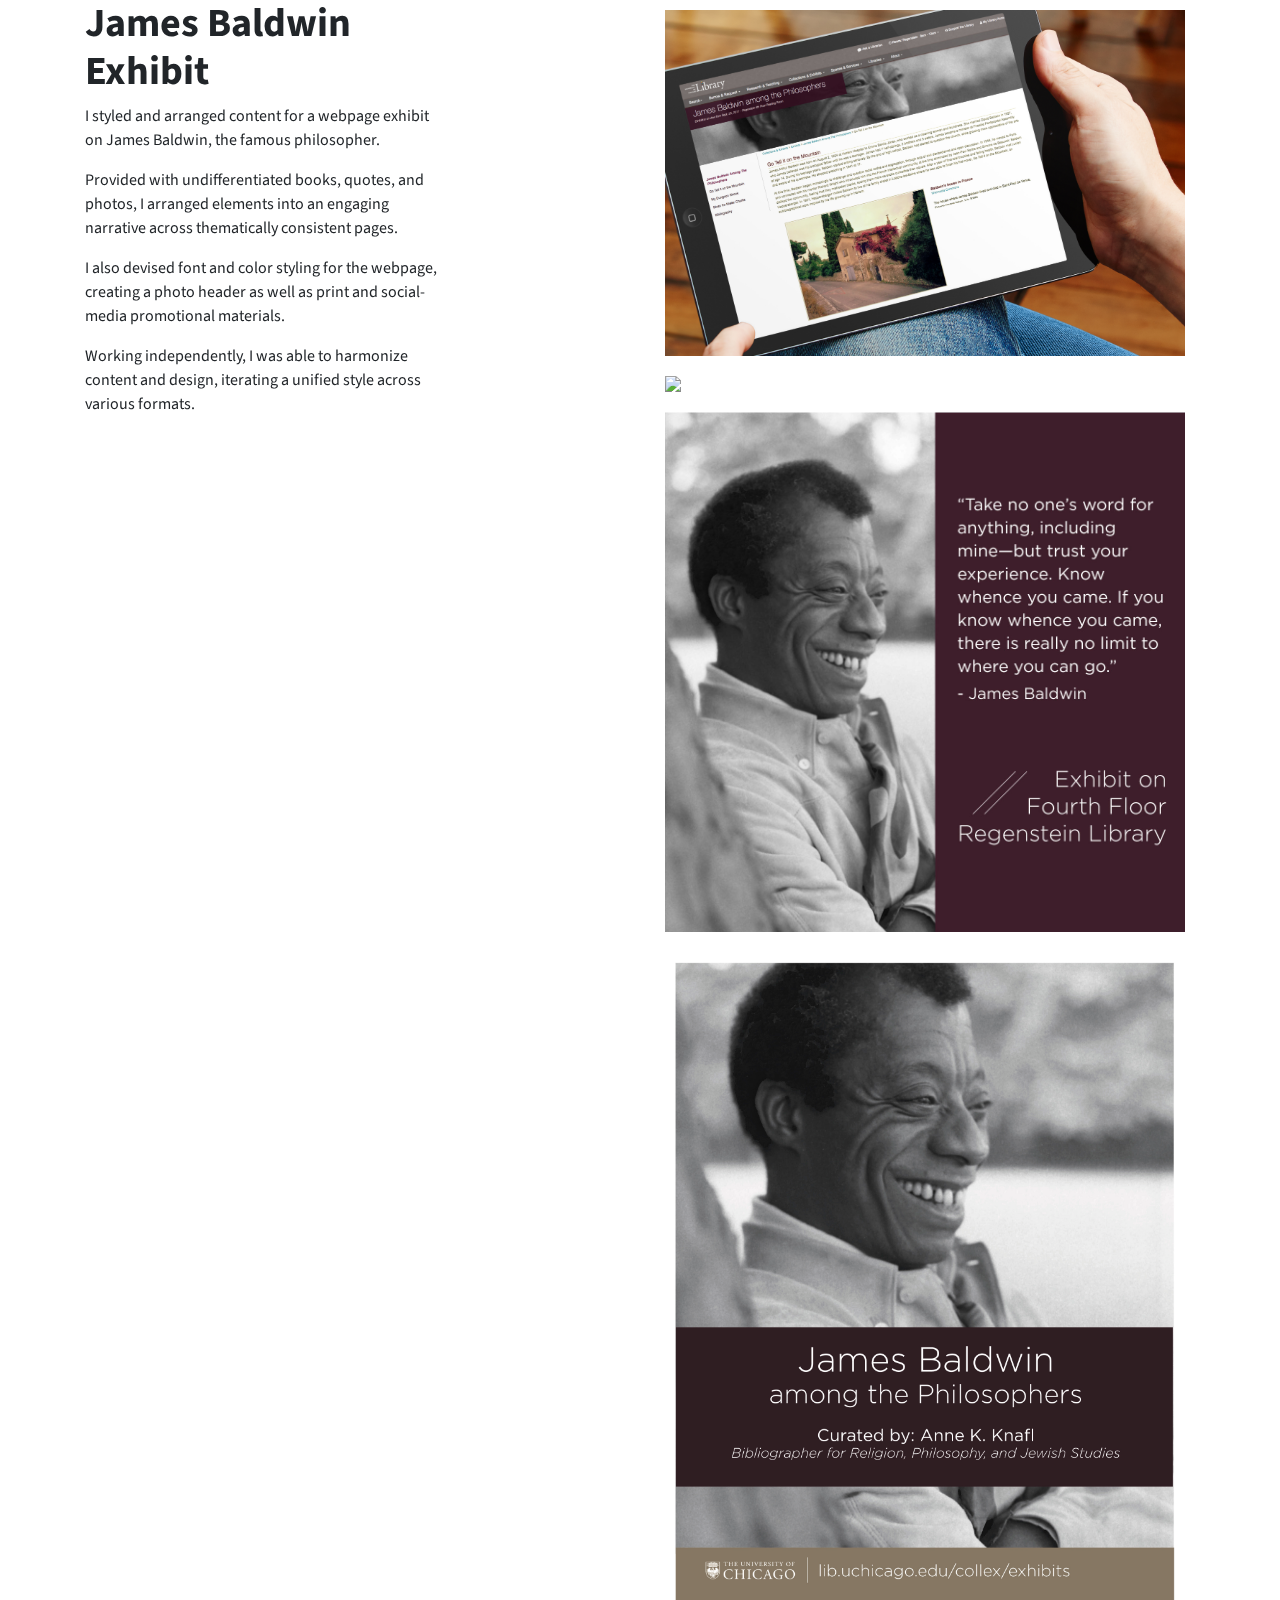
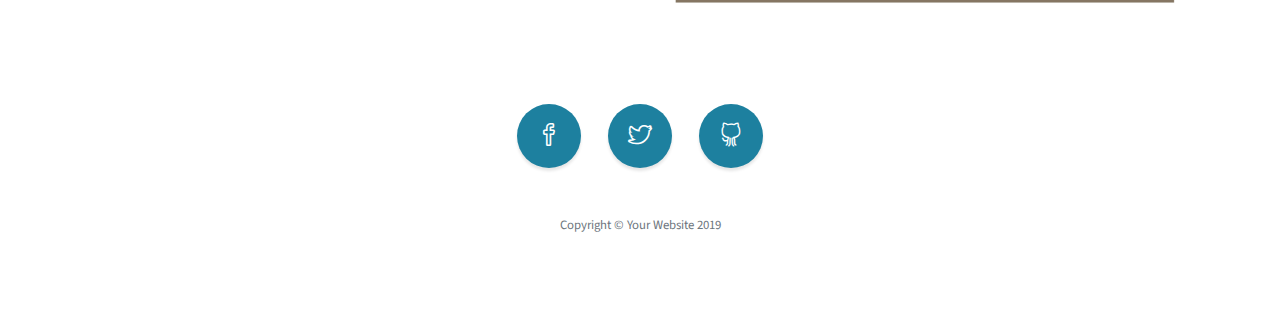
==== JamesBaldwin.html @ 0a67d444 "Added some sliced bread photos" ====
<!DOCTYPE html>
<html lang="en">

<head>

  <meta charset="utf-8">
  <meta name="viewport" content="width=device-width, initial-scale=1, shrink-to-fit=no">
  <meta name="description" content="">
  <meta name="author" content="">

  <title>Stylish Portfolio - Start Bootstrap Template</title>

  <!-- Bootstrap Core CSS -->
  <link href="vendor/bootstrap/css/bootstrap.min.css" rel="stylesheet">

  <!-- Custom Fonts -->
  <link href="vendor/fontawesome-free/css/all.min.css" rel="stylesheet" type="text/css">
  <link href="https://fonts.googleapis.com/css?family=Source+Sans+Pro:300,400,700,300italic,400italic,700italic" rel="stylesheet" type="text/css">
  <link href="vendor/simple-line-icons/css/simple-line-icons.css" rel="stylesheet">

  <!-- Custom CSS -->
  <link href="css/stylish-portfolio.min.css" rel="stylesheet">
  <link href="css/style-override.css" rel="stylesheet">

</head>

<body id="page-top">

 <!-- Portfolio Body -->
  <section class="portfolio-page">
    <div class="container">
      <div class="row">
        <div class="col-sm-5 fixed-div">
          <h1> James Baldwin Exhibit </h1>
          <p> I styled and arranged content for a webpage exhibit on James Baldwin, the famous philosopher. </p>
          <p> Provided with undifferentiated books, quotes, and photos, I arranged elements into an engaging narrative across thematically consistent pages.</p>
          <p> I also devised font and color styling for the webpage, creating a photo header as well as print and social-media promotional materials.
          <p> Working independently, I was able to harmonize content and design, iterating a unified style across various formats.
        </div>
        <div class="col-sm-6 offset-sm-6">
          <img class="img-fluid" src="img/SF_BaldwinChild_Tablet_cropped2.jpg">
          <img class="img-fluid" src="img/SF_BaldwinHome_Laptop_cropped.jpg">
          <img class="img-fluid" src="img/Baldwin-Instagram.jpg">
          <img class="img-fluid" src="img/Baldwin-Poster.jpg">
        </div>
      </div>
    </div>
  </section>

  <!-- Footer -->
  <footer class="footer text-center">
    <div class="container">
      <ul class="list-inline mb-5">
        <li class="list-inline-item">
          <a class="social-link rounded-circle text-white mr-3" href="#">
            <i class="icon-social-facebook"></i>
          </a>
        </li>
        <li class="list-inline-item">
          <a class="social-link rounded-circle text-white mr-3" href="#">
            <i class="icon-social-twitter"></i>
          </a>
        </li>
        <li class="list-inline-item">
          <a class="social-link rounded-circle text-white" href="#">
            <i class="icon-social-github"></i>
          </a>
        </li>
      </ul>
      <p class="text-muted small mb-0">Copyright &copy; Your Website 2019</p>
    </div>
  </footer>

  <!-- Scroll to Top Button-->
  <a class="scroll-to-top rounded js-scroll-trigger" href="#page-top">
    <i class="fas fa-angle-up"></i>
  </a>

  <!-- Bootstrap core JavaScript -->
  <script src="vendor/jquery/jquery.min.js"></script>
  <script src="vendor/bootstrap/js/bootstrap.bundle.min.js"></script>

  <!-- Plugin JavaScript -->
  <script src="vendor/jquery-easing/jquery.easing.min.js"></script>

  <!-- Custom scripts for this template -->
  <script src="js/stylish-portfolio.min.js"></script>

</body>

</html>
---- vendor/simple-line-icons/css/simple-line-icons.css ----
@font-face {
  font-family: 'simple-line-icons';
  src: url('../fonts/Simple-Line-Icons.eot?v=2.4.0');
  src: url('../fonts/Simple-Line-Icons.eot?v=2.4.0#iefix') format('embedded-opentype'), url('../fonts/Simple-Line-Icons.woff2?v=2.4.0') format('woff2'), url('../fonts/Simple-Line-Icons.ttf?v=2.4.0') format('truetype'), url('../fonts/Simple-Line-Icons.woff?v=2.4.0') format('woff'), url('../fonts/Simple-Line-Icons.svg?v=2.4.0#simple-line-icons') format('svg');
  font-weight: normal;
  font-style: normal;
}
/*
 Use the following CSS code if you want to have a class per icon.
 Instead of a list of all class selectors, you can use the generic [class*="icon-"] selector, but it's slower:
*/
.icon-user,
.icon-people,
.icon-user-female,
.icon-user-follow,
.icon-user-following,
.icon-user-unfollow,
.icon-login,
.icon-logout,
.icon-emotsmile,
.icon-phone,
.icon-call-end,
.icon-call-in,
.icon-call-out,
.icon-map,
.icon-location-pin,
.icon-direction,
.icon-directions,
.icon-compass,
.icon-layers,
.icon-menu,
.icon-list,
.icon-options-vertical,
.icon-options,
.icon-arrow-down,
.icon-arrow-left,
.icon-arrow-right,
.icon-arrow-up,
.icon-arrow-up-circle,
.icon-arrow-left-circle,
.icon-arrow-right-circle,
.icon-arrow-down-circle,
.icon-check,
.icon-clock,
.icon-plus,
.icon-minus,
.icon-close,
.icon-event,
.icon-exclamation,
.icon-organization,
.icon-trophy,
.icon-screen-smartphone,
.icon-screen-desktop,
.icon-plane,
.icon-notebook,
.icon-mustache,
.icon-mouse,
.icon-magnet,
.icon-energy,
.icon-disc,
.icon-cursor,
.icon-cursor-move,
.icon-crop,
.icon-chemistry,
.icon-speedometer,
.icon-shield,
.icon-screen-tablet,
.icon-magic-wand,
.icon-hourglass,
.icon-graduation,
.icon-ghost,
.icon-game-controller,
.icon-fire,
.icon-eyeglass,
.icon-envelope-open,
.icon-envelope-letter,
.icon-bell,
.icon-badge,
.icon-anchor,
.icon-wallet,
.icon-vector,
.icon-speech,
.icon-puzzle,
.icon-printer,
.icon-present,
.icon-playlist,
.icon-pin,
.icon-picture,
.icon-handbag,
.icon-globe-alt,
.icon-globe,
.icon-folder-alt,
.icon-folder,
.icon-film,
.icon-feed,
.icon-drop,
.icon-drawer,
.icon-docs,
.icon-doc,
.icon-diamond,
.icon-cup,
.icon-calculator,
.icon-bubbles,
.icon-briefcase,
.icon-book-open,
.icon-basket-loaded,
.icon-basket,
.icon-bag,
.icon-action-undo,
.icon-action-redo,
.icon-wrench,
.icon-umbrella,
.icon-trash,
.icon-tag,
.icon-support,
.icon-frame,
.icon-size-fullscreen,
.icon-size-actual,
.icon-shuffle,
.icon-share-alt,
.icon-share,
.icon-rocket,
.icon-question,
.icon-pie-chart,
.icon-pencil,
.icon-note,
.icon-loop,
.icon-home,
.icon-grid,
.icon-graph,
.icon-microphone,
.icon-music-tone-alt,
.icon-music-tone,
.icon-earphones-alt,
.icon-earphones,
.icon-equalizer,
.icon-like,
.icon-dislike,
.icon-control-start,
.icon-control-rewind,
.icon-control-play,
.icon-control-pause,
.icon-control-forward,
.icon-control-end,
.icon-volume-1,
.icon-volume-2,
.icon-volume-off,
.icon-calendar,
.icon-bulb,
.icon-chart,
.icon-ban,
.icon-bubble,
.icon-camrecorder,
.icon-camera,
.icon-cloud-download,
.icon-cloud-upload,
.icon-envelope,
.icon-eye,
.icon-flag,
.icon-heart,
.icon-info,
.icon-key,
.icon-link,
.icon-lock,
.icon-lock-open,
.icon-magnifier,
.icon-magnifier-add,
.icon-magnifier-remove,
.icon-paper-clip,
.icon-paper-plane,
.icon-power,
.icon-refresh,
.icon-reload,
.icon-settings,
.icon-star,
.icon-symbol-female,
.icon-symbol-male,
.icon-target,
.icon-credit-card,
.icon-paypal,
.icon-social-tumblr,
.icon-social-twitter,
.icon-social-facebook,
.icon-social-instagram,
.icon-social-linkedin,
.icon-social-pinterest,
.icon-social-github,
.icon-social-google,
.icon-social-reddit,
.icon-social-skype,
.icon-social-dribbble,
.icon-social-behance,
.icon-social-foursqare,
.icon-social-soundcloud,
.icon-social-spotify,
.icon-social-stumbleupon,
.icon-social-youtube,
.icon-social-dropbox,
.icon-social-vkontakte,
.icon-social-steam {
  font-family: 'simple-line-icons';
  speak: none;
  font-style: normal;
  font-weight: normal;
  font-variant: normal;
  text-transform: none;
  line-height: 1;
  /* Better Font Rendering =========== */
  -webkit-font-smoothing: antialiased;
  -moz-osx-font-smoothing: grayscale;
}
.icon-user:before {
  content: "\e005";
}
.icon-people:before {
  content: "\e001";
}
.icon-user-female:before {
  content: "\e000";
}
.icon-user-follow:before {
  content: "\e002";
}
.icon-user-following:before {
  content: "\e003";
}
.icon-user-unfollow:before {
  content: "\e004";
}
.icon-login:before {
  content: "\e066";
}
.icon-logout:before {
  content: "\e065";
}
.icon-emotsmile:before {
  content: "\e021";
}
.icon-phone:before {
  content: "\e600";
}
.icon-call-end:before {
  content: "\e048";
}
.icon-call-in:before {
  content: "\e047";
}
.icon-call-out:before {
  content: "\e046";
}
.icon-map:before {
  content: "\e033";
}
.icon-location-pin:before {
  content: "\e096";
}
.icon-direction:before {
  content: "\e042";
}
.icon-directions:before {
  content: "\e041";
}
.icon-compass:before {
  content: "\e045";
}
.icon-layers:before {
  content: "\e034";
}
.icon-menu:before {
  content: "\e601";
}
.icon-list:before {
  content: "\e067";
}
.icon-options-vertical:before {
  content: "\e602";
}
.icon-options:before {
  content: "\e603";
}
.icon-arrow-down:before {
  content: "\e604";
}
.icon-arrow-left:before {
  content: "\e605";
}
.icon-arrow-right:before {
  content: "\e606";
}
.icon-arrow-up:before {
  content: "\e607";
}
.icon-arrow-up-circle:before {
  content: "\e078";
}
.icon-arrow-left-circle:before {
  content: "\e07a";
}
.icon-arrow-right-circle:before {
  content: "\e079";
}
.icon-arrow-down-circle:before {
  content: "\e07b";
}
.icon-check:before {
  content: "\e080";
}
.icon-clock:before {
  content: "\e081";
}
.icon-plus:before {
  content: "\e095";
}
.icon-minus:before {
  content: "\e615";
}
.icon-close:before {
  content: "\e082";
}
.icon-event:before {
  content: "\e619";
}
.icon-exclamation:before {
  content: "\e617";
}
.icon-organization:before {
  content: "\e616";
}
.icon-trophy:before {
  content: "\e006";
}
.icon-screen-smartphone:before {
  content: "\e010";
}
.icon-screen-desktop:before {
  content: "\e011";
}
.icon-plane:before {
  content: "\e012";
}
.icon-notebook:before {
  content: "\e013";
}
.icon-mustache:before {
  content: "\e014";
}
.icon-mouse:before {
  content: "\e015";
}
.icon-magnet:before {
  content: "\e016";
}
.icon-energy:before {
  content: "\e020";
}
.icon-disc:before {
  content: "\e022";
}
.icon-cursor:before {
  content: "\e06e";
}
.icon-cursor-move:before {
  content: "\e023";
}
.icon-crop:before {
  content: "\e024";
}
.icon-chemistry:before {
  content: "\e026";
}
.icon-speedometer:before {
  content: "\e007";
}
.icon-shield:before {
  content: "\e00e";
}
.icon-screen-tablet:before {
  content: "\e00f";
}
.icon-magic-wand:before {
  content: "\e017";
}
.icon-hourglass:before {
  content: "\e018";
}
.icon-graduation:before {
  content: "\e019";
}
.icon-ghost:before {
  content: "\e01a";
}
.icon-game-controller:before {
  content: "\e01b";
}
.icon-fire:before {
  content: "\e01c";
}
.icon-eyeglass:before {
  content: "\e01d";
}
.icon-envelope-open:before {
  content: "\e01e";
}
.icon-envelope-letter:before {
  content: "\e01f";
}
.icon-bell:before {
  content: "\e027";
}
.icon-badge:before {
  content: "\e028";
}
.icon-anchor:before {
  content: "\e029";
}
.icon-wallet:before {
  content: "\e02a";
}
.icon-vector:before {
  content: "\e02b";
}
.icon-speech:before {
  content: "\e02c";
}
.icon-puzzle:before {
  content: "\e02d";
}
.icon-printer:before {
  content: "\e02e";
}
.icon-present:before {
  content: "\e02f";
}
.icon-playlist:before {
  content: "\e030";
}
.icon-pin:before {
  content: "\e031";
}
.icon-picture:before {
  content: "\e032";
}
.icon-handbag:before {
  content: "\e035";
}
.icon-globe-alt:before {
  content: "\e036";
}
.icon-globe:before {
  content: "\e037";
}
.icon-folder-alt:before {
  content: "\e039";
}
.icon-folder:before {
  content: "\e089";
}
.icon-film:before {
  content: "\e03a";
}
.icon-feed:before {
  content: "\e03b";
}
.icon-drop:before {
  content: "\e03e";
}
.icon-drawer:before {
  content: "\e03f";
}
.icon-docs:before {
  content: "\e040";
}
.icon-doc:before {
  content: "\e085";
}
.icon-diamond:before {
  content: "\e043";
}
.icon-cup:before {
  content: "\e044";
}
.icon-calculator:before {
  content: "\e049";
}
.icon-bubbles:before {
  content: "\e04a";
}
.icon-briefcase:before {
  content: "\e04b";
}
.icon-book-open:before {
  content: "\e04c";
}
.icon-basket-loaded:before {
  content: "\e04d";
}
.icon-basket:before {
  content: "\e04e";
}
.icon-bag:before {
  content: "\e04f";
}
.icon-action-undo:before {
  content: "\e050";
}
.icon-action-redo:before {
  content: "\e051";
}
.icon-wrench:before {
  content: "\e052";
}
.icon-umbrella:before {
  content: "\e053";
}
.icon-trash:before {
  content: "\e054";
}
.icon-tag:before {
  content: "\e055";
}
.icon-support:before {
  content: "\e056";
}
.icon-frame:before {
  content: "\e038";
}
.icon-size-fullscreen:before {
  content: "\e057";
}
.icon-size-actual:before {
  content: "\e058";
}
.icon-shuffle:before {
  content: "\e059";
}
.icon-share-alt:before {
  content: "\e05a";
}
.icon-share:before {
  content: "\e05b";
}
.icon-rocket:before {
  content: "\e05c";
}
.icon-question:before {
  content: "\e05d";
}
.icon-pie-chart:before {
  content: "\e05e";
}
.icon-pencil:before {
  content: "\e05f";
}
.icon-note:before {
  content: "\e060";
}
.icon-loop:before {
  content: "\e064";
}
.icon-home:before {
  content: "\e069";
}
.icon-grid:before {
  content: "\e06a";
}
.icon-graph:before {
  content: "\e06b";
}
.icon-microphone:before {
  content: "\e063";
}
.icon-music-tone-alt:before {
  content: "\e061";
}
.icon-music-tone:before {
  content: "\e062";
}
.icon-earphones-alt:before {
  content: "\e03c";
}
.icon-earphones:before {
  content: "\e03d";
}
.icon-equalizer:before {
  content: "\e06c";
}
.icon-like:before {
  content: "\e068";
}
.icon-dislike:before {
  content: "\e06d";
}
.icon-control-start:before {
  content: "\e06f";
}
.icon-control-rewind:before {
  content: "\e070";
}
.icon-control-play:before {
  content: "\e071";
}
.icon-control-pause:before {
  content: "\e072";
}
.icon-control-forward:before {
  content: "\e073";
}
.icon-control-end:before {
  content: "\e074";
}
.icon-volume-1:before {
  content: "\e09f";
}
.icon-volume-2:before {
  content: "\e0a0";
}
.icon-volume-off:before {
  content: "\e0a1";
}
.icon-calendar:before {
  content: "\e075";
}
.icon-bulb:before {
  content: "\e076";
}
.icon-chart:before {
  content: "\e077";
}
.icon-ban:before {
  content: "\e07c";
}
.icon-bubble:before {
  content: "\e07d";
}
.icon-camrecorder:before {
  content: "\e07e";
}
.icon-camera:before {
  content: "\e07f";
}
.icon-cloud-download:before {
  content: "\e083";
}
.icon-cloud-upload:before {
  content: "\e084";
}
.icon-envelope:before {
  content: "\e086";
}
.icon-eye:before {
  content: "\e087";
}
.icon-flag:before {
  content: "\e088";
}
.icon-heart:before {
  content: "\e08a";
}
.icon-info:before {
  content: "\e08b";
}
.icon-key:before {
  content: "\e08c";
}
.icon-link:before {
  content: "\e08d";
}
.icon-lock:before {
  content: "\e08e";
}
.icon-lock-open:before {
  content: "\e08f";
}
.icon-magnifier:before {
  content: "\e090";
}
.icon-magnifier-add:before {
  content: "\e091";
}
.icon-magnifier-remove:before {
  content: "\e092";
}
.icon-paper-clip:before {
  content: "\e093";
}
.icon-paper-plane:before {
  content: "\e094";
}
.icon-power:before {
  content: "\e097";
}
.icon-refresh:before {
  content: "\e098";
}
.icon-reload:before {
  content: "\e099";
}
.icon-settings:before {
  content: "\e09a";
}
.icon-star:before {
  content: "\e09b";
}
.icon-symbol-female:before {
  content: "\e09c";
}
.icon-symbol-male:before {
  content: "\e09d";
}
.icon-target:before {
  content: "\e09e";
}
.icon-credit-card:before {
  content: "\e025";
}
.icon-paypal:before {
  content: "\e608";
}
.icon-social-tumblr:before {
  content: "\e00a";
}
.icon-social-twitter:before {
  content: "\e009";
}
.icon-social-facebook:before {
  content: "\e00b";
}
.icon-social-instagram:before {
  content: "\e609";
}
.icon-social-linkedin:before {
  content: "\e60a";
}
.icon-social-pinterest:before {
  content: "\e60b";
}
.icon-social-github:before {
  content: "\e60c";
}
.icon-social-google:before {
  content: "\e60d";
}
.icon-social-reddit:before {
  content: "\e60e";
}
.icon-social-skype:before {
  content: "\e60f";
}
.icon-social-dribbble:before {
  content: "\e00d";
}
.icon-social-behance:before {
  content: "\e610";
}
.icon-social-foursqare:before {
  content: "\e611";
}
.icon-social-soundcloud:before {
  content: "\e612";
}
.icon-social-spotify:before {
  content: "\e613";
}
.icon-social-stumbleupon:before {
  content: "\e614";
}
.icon-social-youtube:before {
  content: "\e008";
}
.icon-social-dropbox:before {
  content: "\e00c";
}
.icon-social-vkontakte:before {
  content: "\e618";
}
.icon-social-steam:before {
  content: "\e620";
}
---- css/stylish-portfolio.min.css ----
/*!
 * Start Bootstrap - Stylish Portfolio v5.0.7 (https://startbootstrap.com/template-overviews/stylish-portfolio)
 * Copyright 2013-2019 Start Bootstrap
 * Licensed under MIT (https://github.com/BlackrockDigital/startbootstrap-stylish-portfolio/blob/master/LICENSE)
 */body,html{width:100%;height:100%}body{font-family:'Source Sans Pro'}.btn-xl{padding:1.25rem 2.5rem}.content-section{padding-top:7.5rem;padding-bottom:7.5rem}.content-section-heading h2{font-size:3rem}.content-section-heading h3{font-size:1rem;text-transform:uppercase}h1,h2,h3,h4,h5,h6{font-weight:700}.text-faded{color:rgba(255,255,255,.7)}.map{height:30rem}@media (max-width:992px){.map{height:75%}}.map iframe{pointer-events:none}.scroll-to-top{position:fixed;right:15px;bottom:15px;display:none;width:50px;height:50px;text-align:center;color:#fff;background:rgba(52,58,64,.5);line-height:45px}.scroll-to-top:focus,.scroll-to-top:hover{color:#fff}.scroll-to-top:hover{background:#343a40}.scroll-to-top i{font-weight:800}.masthead{min-height:30rem;position:relative;display:table;width:100%;height:auto;padding-top:8rem;padding-bottom:8rem;background:linear-gradient(90deg,rgba(255,255,255,.1) 0,rgba(255,255,255,.1) 100%),url(../img/bg-masthead.jpg);background-position:center center;background-repeat:no-repeat;background-size:cover}.masthead h1{font-size:4rem;margin:0;padding:0}@media (min-width:992px){.masthead{height:100vh}.masthead h1{font-size:5.5rem}}#sidebar-wrapper{position:fixed;z-index:2;right:0;width:250px;height:100%;transition:all .4s ease 0s;transform:translateX(250px);background:#1d809f;border-left:1px solid rgba(255,255,255,.1)}.sidebar-nav{position:absolute;top:0;width:250px;margin:0;padding:0;list-style:none}.sidebar-nav li.sidebar-nav-item a{display:block;text-decoration:none;color:#fff;padding:15px}.sidebar-nav li a:hover{text-decoration:none;color:#fff;background:rgba(255,255,255,.2)}.sidebar-nav li a:active,.sidebar-nav li a:focus{text-decoration:none}.sidebar-nav>.sidebar-brand{font-size:1.2rem;background:rgba(52,58,64,.1);height:80px;line-height:50px;padding-top:15px;padding-bottom:15px;padding-left:15px}.sidebar-nav>.sidebar-brand a{color:#fff}.sidebar-nav>.sidebar-brand a:hover{color:#fff;background:0 0}#sidebar-wrapper.active{right:250px;width:250px;transition:all .4s ease 0s}.menu-toggle{position:fixed;right:15px;top:15px;width:50px;height:50px;text-align:center;color:#fff;background:rgba(52,58,64,.5);line-height:50px;z-index:999}.menu-toggle:focus,.menu-toggle:hover{color:#fff}.menu-toggle:hover{background:#343a40}.service-icon{background-color:#fff;color:#1d809f;height:7rem;width:7rem;display:block;line-height:7.5rem;font-size:2.25rem;box-shadow:0 3px 3px 0 rgba(0,0,0,.1)}.callout{padding:15rem 0;background:linear-gradient(90deg,rgba(255,255,255,.1) 0,rgba(255,255,255,.1) 100%),url(../img/bg-callout.jpg);background-position:center center;background-repeat:no-repeat;background-size:cover}.callout h2{font-size:3.5rem;font-weight:700;display:block;max-width:30rem}.portfolio-item{display:block;position:relative;overflow:hidden;max-width:530px;margin:auto auto 1rem}.portfolio-item .caption{display:flex;height:100%;width:100%;background-color:rgba(33,37,41,.2);position:absolute;top:0;bottom:0;z-index:1}.portfolio-item .caption .caption-content{color:#fff;margin:auto 2rem 2rem}.portfolio-item .caption .caption-content h2{font-size:.8rem;text-transform:uppercase}.portfolio-item .caption .caption-content p{font-weight:300;font-size:1.2rem}@media (min-width:992px){.portfolio-item{max-width:none;margin:0}.portfolio-item .caption{-webkit-transition:-webkit-clip-path .25s ease-out,background-color .7s;-webkit-clip-path:inset(0);clip-path:inset(0)}.portfolio-item .caption .caption-content{transition:opacity .25s;margin-left:5rem;margin-right:5rem;margin-bottom:5rem}.portfolio-item img{-webkit-transition:-webkit-clip-path .25s ease-out;-webkit-clip-path:inset(-1px);clip-path:inset(-1px)}.portfolio-item:hover img{-webkit-clip-path:inset(2rem);clip-path:inset(2rem)}.portfolio-item:hover .caption{background-color:rgba(29,128,159,.9);-webkit-clip-path:inset(2rem);clip-path:inset(2rem)}}footer.footer{padding-top:5rem;padding-bottom:5rem}footer.footer .social-link{display:block;height:4rem;width:4rem;line-height:4.3rem;font-size:1.5rem;background-color:#1d809f;transition:background-color .15s ease-in-out;box-shadow:0 3px 3px 0 rgba(0,0,0,.1)}footer.footer .social-link:hover{background-color:#155d74;text-decoration:none}a{color:#1d809f}a:active,a:focus,a:hover{color:#155d74}.btn-primary{background-color:#1d809f!important;border-color:#1d809f!important;color:#fff!important}.btn-primary:active,.btn-primary:focus,.btn-primary:hover{background-color:#155d74!important;border-color:#155d74!important}.btn-secondary{background-color:#ecb807!important;border-color:#ecb807!important;color:#fff!important}.btn-secondary:active,.btn-secondary:focus,.btn-secondary:hover{background-color:#ba9106!important;border-color:#ba9106!important}.btn-dark{color:#fff!important}.btn{box-shadow:0 3px 3px 0 rgba(0,0,0,.1);font-weight:700}.bg-primary{background-color:#1d809f!important}.text-primary{color:#1d809f!important}.text-secondary{color:#ecb807!important}
---- css/style-override.css ----
/* Portfolio Pages */

section.portfolio-page img { /* Limits styling to only sections given the class "portfolio page" */
  display: block; /* Forces a line break between each image */
  padding: 10px; /* White space around the image */
}

@media (min-width: 600px) { /* Limits styling to tablets and desktops only */
  .fixed-div {
    position: fixed!important; /* Makes portfolio text stay fixed while images scroll */
    max-width: 40%;
  }
}

@media (min-width: 900px) { /* Limits styling to large screens */
  .fixed-div {
    position: fixed!important; /* Makes portfolio text stay fixed while images scroll */
    max-width: 30%;
  }
}


.masthead {
  min-height: 45rem;
  padding-top: 3rem;
  padding-bottom: 3rem;
}

@media (min-width: 992px) {
  .masthead {
    height: 10vh;
}
}

.bg-primary {
  background-color: #114c5f!important;
}

.service-icon {
  color: #114c5f;
}

.portfolio-item .caption {
  background-color: rgba(19,22,24,.6);
}

.portfolio-item .caption .caption-content p {
  font-size: 1.3rem;
  font-weight: 400;
}

.portfolio-item .caption .caption-content h2 {
  font-size: 1.1rem;
}

.portfolio-item .caption .caption-content {
  margin-bottom: 3rem;
}
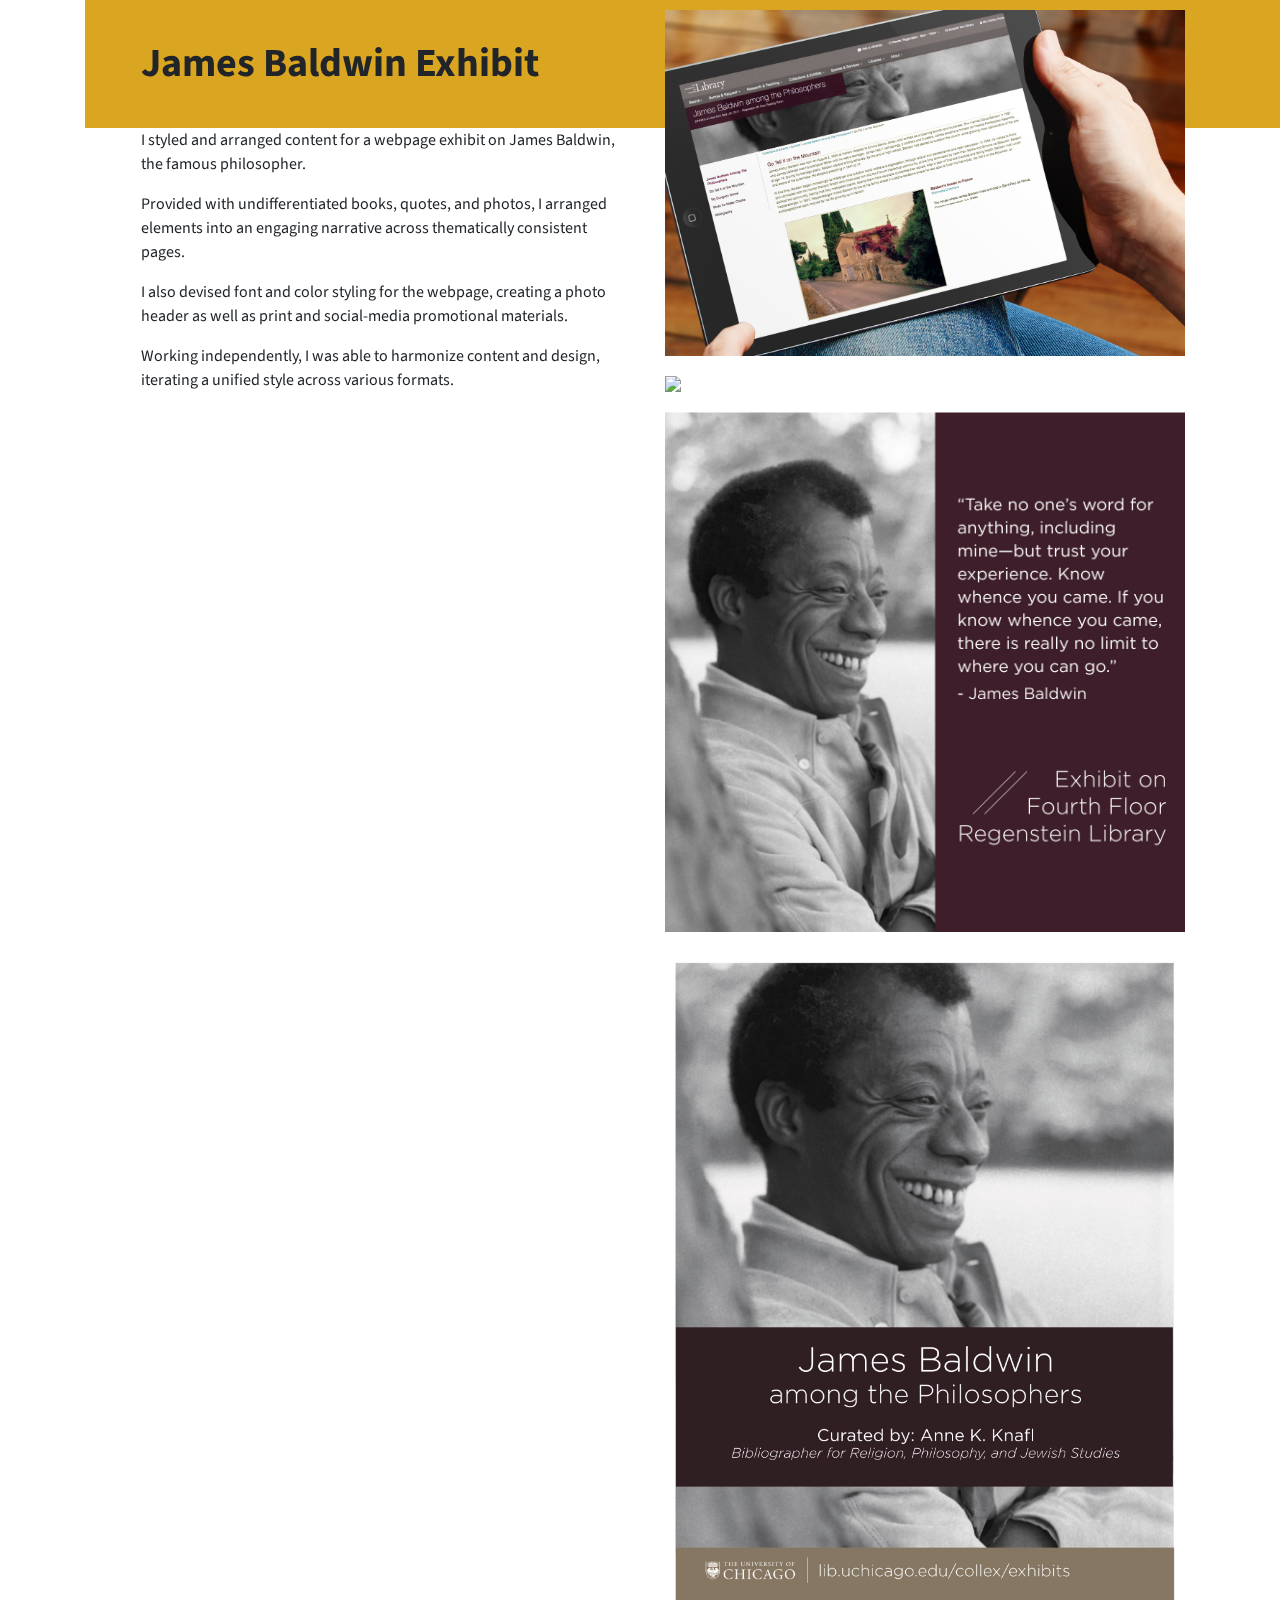
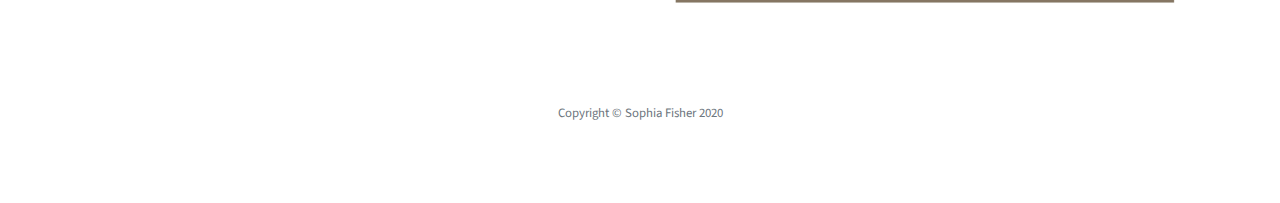
==== commit 670c956f: "Updated PDF links, some child page work on SB" ====
--- a/JamesBaldwin.html
+++ b/JamesBaldwin.html
@@ -50,24 +50,7 @@
   <!-- Footer -->
   <footer class="footer text-center">
     <div class="container">
-      <ul class="list-inline mb-5">
-        <li class="list-inline-item">
-          <a class="social-link rounded-circle text-white mr-3" href="#">
-            <i class="icon-social-facebook"></i>
-          </a>
-        </li>
-        <li class="list-inline-item">
-          <a class="social-link rounded-circle text-white mr-3" href="#">
-            <i class="icon-social-twitter"></i>
-          </a>
-        </li>
-        <li class="list-inline-item">
-          <a class="social-link rounded-circle text-white" href="#">
-            <i class="icon-social-github"></i>
-          </a>
-        </li>
-      </ul>
-      <p class="text-muted small mb-0">Copyright &copy; Your Website 2019</p>
+      <p class="text-muted small mb-0">Copyright &copy; Sophia Fisher 2020</p>
     </div>
   </footer>
 
--- a/css/style-override.css
+++ b/css/style-override.css
@@ -1,3 +1,11 @@
+
+/* Parent Page*/
+.headerdescription {
+  font-weight: 400; 
+  line-height: 140%; 
+  margin-bottom: 3em;
+}
+
 /* Portfolio Pages */
 
 section.portfolio-page img { /* Limits styling to only sections given the class "portfolio page" */
@@ -14,16 +22,33 @@
 
 @media (min-width: 900px) { /* Limits styling to large screens */
   .fixed-div {
-    position: fixed!important; /* Makes portfolio text stay fixed while images scroll */
-    max-width: 30%;
+    position: fixed!important; /*Makes portfolio text stay fixed while images scroll */
+    max-width: 45%;
+    text-align: left;
   }
-}
-
 
 .masthead {
   min-height: 45rem;
   padding-top: 3rem;
   padding-bottom: 3rem;
+}
+
+section.portfolio-page h1 {
+  background-color: goldenrod;
+  width: 300%;
+  padding-bottom: 1em;
+  padding-top: 1em; 
+  padding-left: 1.4em;
+  text-align: left;
+  margin: 0;
+}
+
+section.portfolio-page p {
+  padding-left: 3.5em;
+}
+
+#firstp{
+  padding-top: 3em;
 }
 
 @media (min-width: 992px) {
@@ -55,4 +80,4 @@
 
 .portfolio-item .caption .caption-content {
   margin-bottom: 3rem;
-}+}
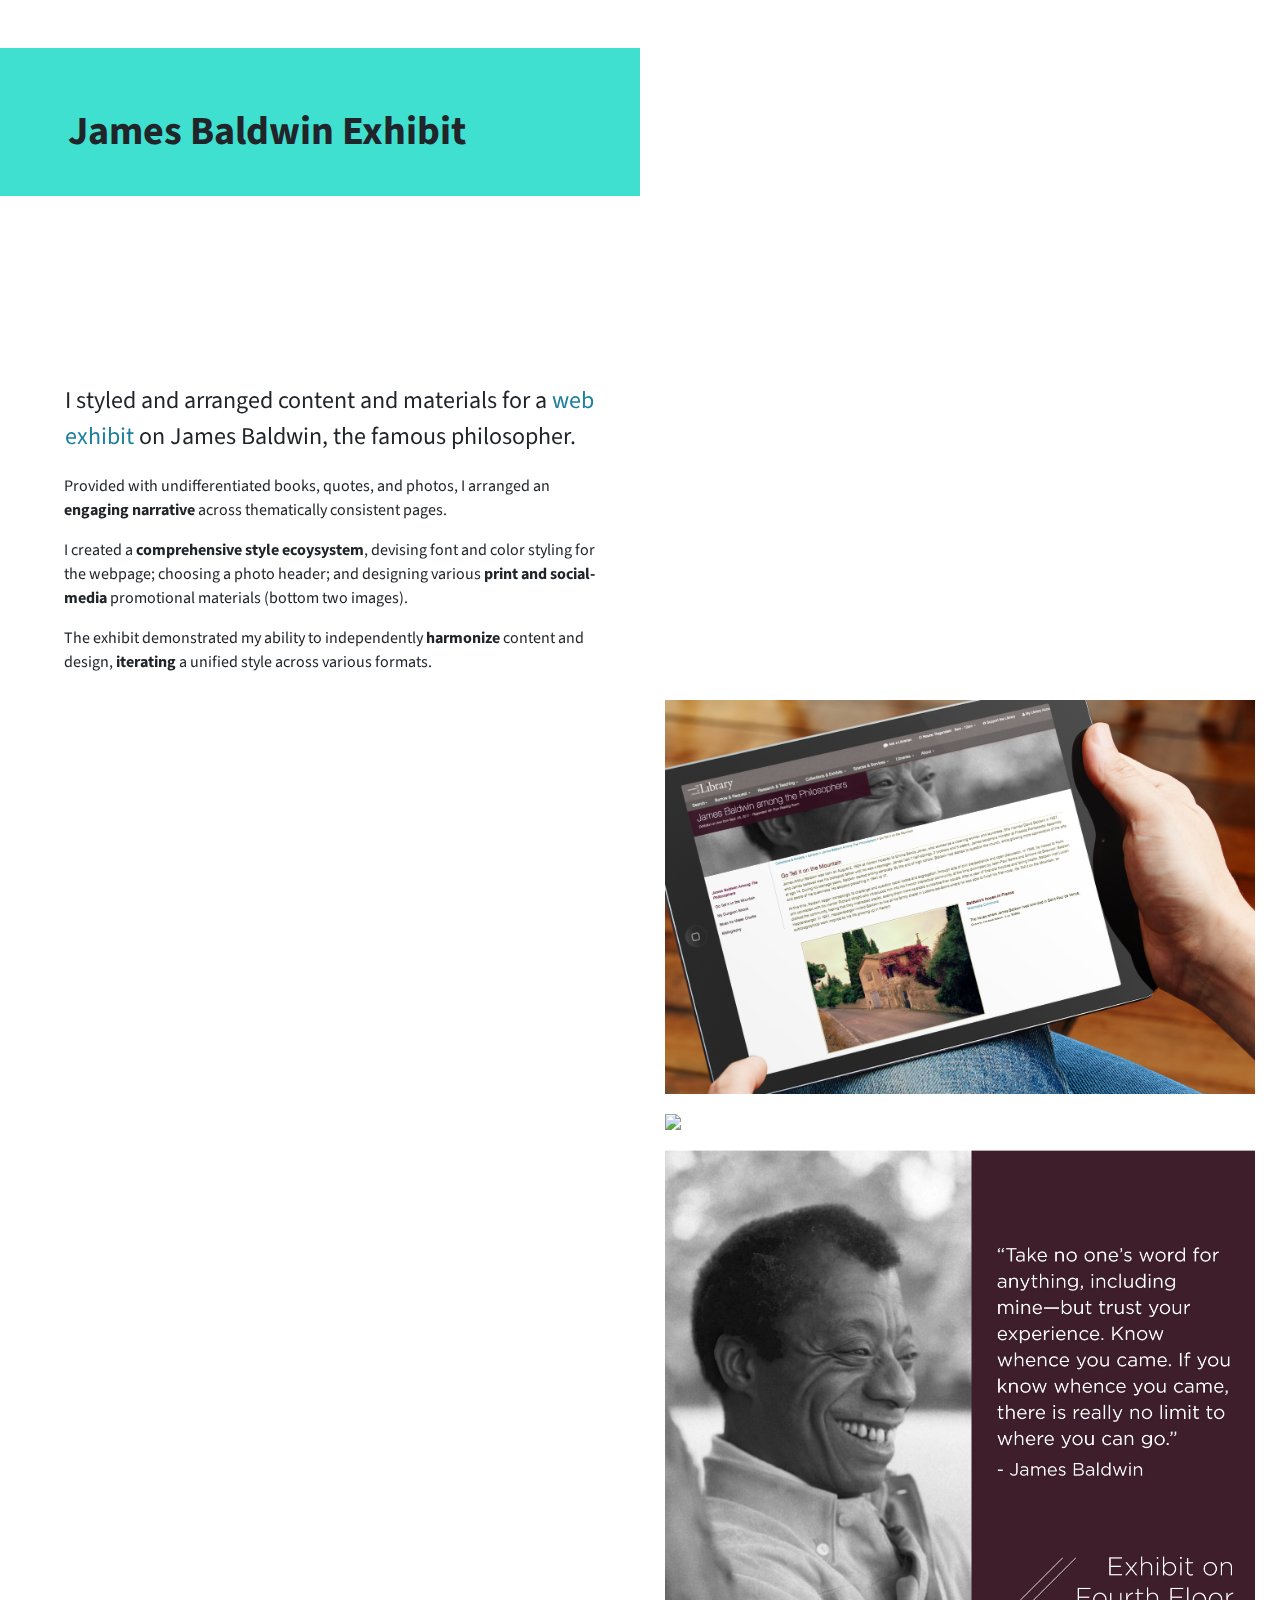
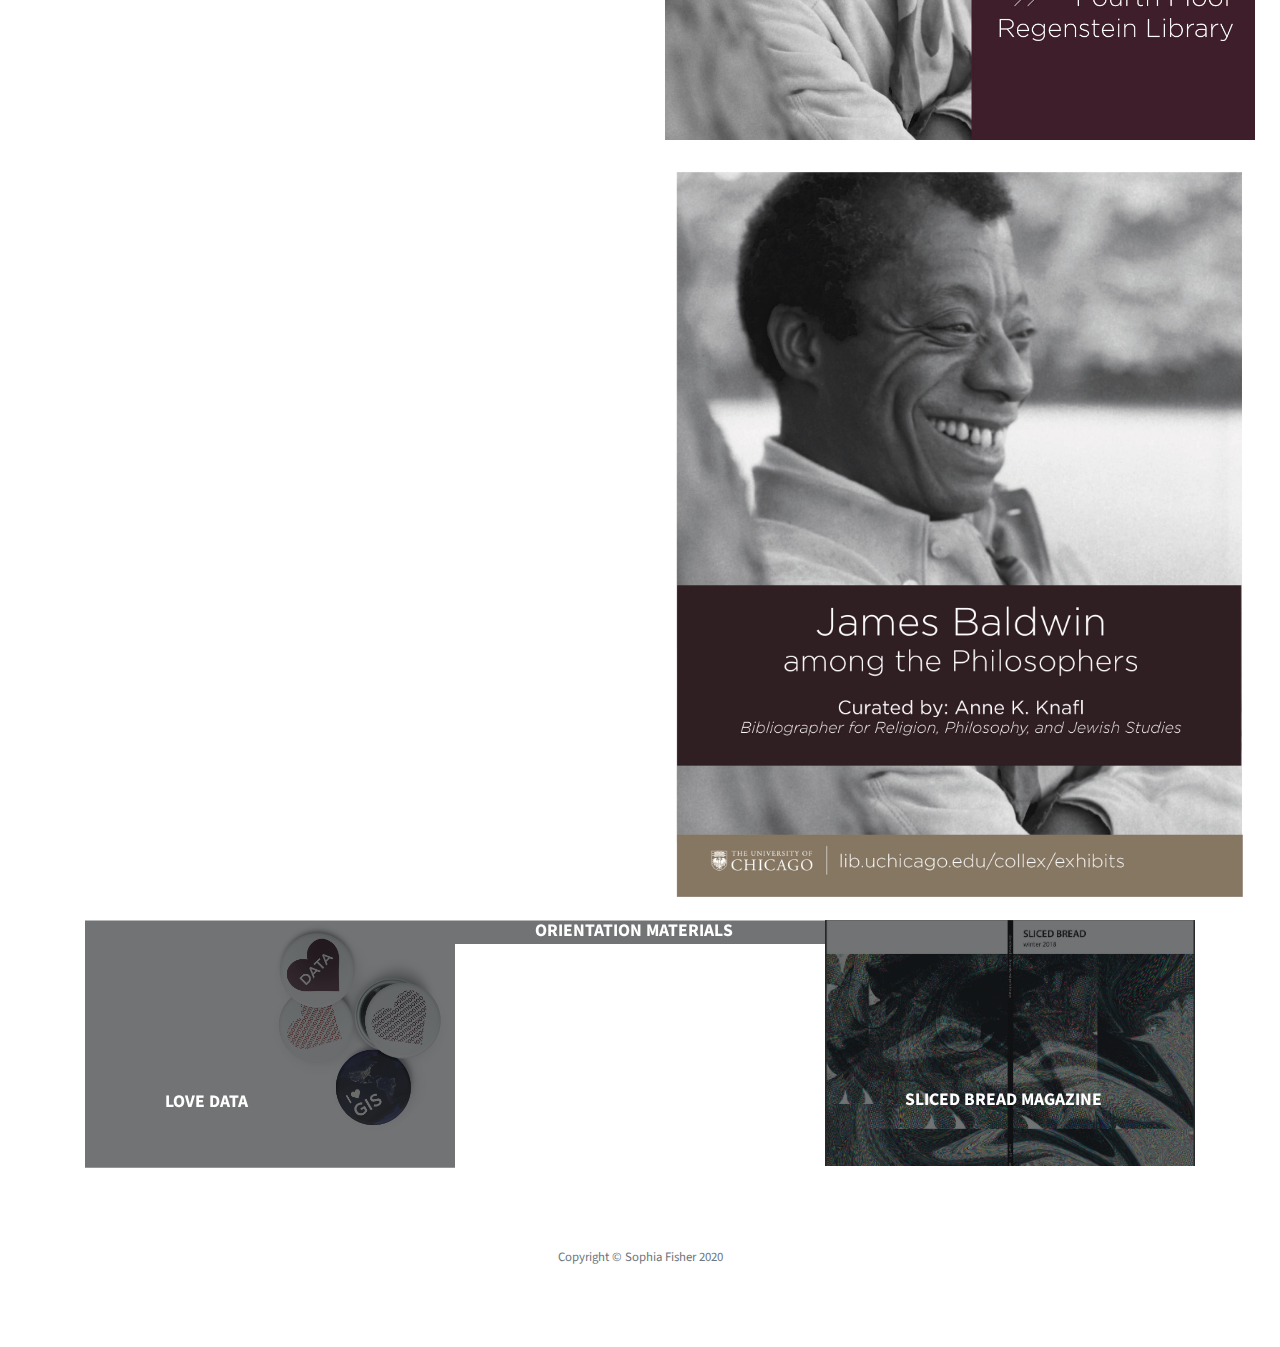
==== commit 7122aaf9: "Applied sticky positioning; got all child pages up to speed" ====
--- a/JamesBaldwin.html
+++ b/JamesBaldwin.html
@@ -8,7 +8,7 @@
   <meta name="description" content="">
   <meta name="author" content="">
 
-  <title>Stylish Portfolio - Start Bootstrap Template</title>
+  <title>James Baldwin Exhibit</title>
 
   <!-- Bootstrap Core CSS -->
   <link href="vendor/bootstrap/css/bootstrap.min.css" rel="stylesheet">
@@ -28,15 +28,18 @@
 
  <!-- Portfolio Body -->
   <section class="portfolio-page">
-    <div class="container">
+    <div class="container-fluid">
       <div class="row">
-        <div class="col-sm-5 fixed-div">
-          <h1> James Baldwin Exhibit </h1>
-          <p> I styled and arranged content for a webpage exhibit on James Baldwin, the famous philosopher. </p>
-          <p> Provided with undifferentiated books, quotes, and photos, I arranged elements into an engaging narrative across thematically consistent pages.</p>
-          <p> I also devised font and color styling for the webpage, creating a photo header as well as print and social-media promotional materials.
-          <p> Working independently, I was able to harmonize content and design, iterating a unified style across various formats.
-        </div>
+        <div class="col-sm-12 offset-sm-0"> </div>
+          <div class="color-bar fixed-div masthead-child stickytitle">
+            <h1> James Baldwin Exhibit </h1>
+          </div>
+          <div class="fixed-div stickytext">
+            <p> I styled and arranged content and materials for a <a href="https://www.lib.uchicago.edu/collex/exhibits/james-baldwin-among-philosophers/">web exhibit</a> on James Baldwin, the famous philosopher. </p>
+            <p> Provided with undifferentiated books, quotes, and photos, I arranged an <span class="bold">engaging narrative</span> across thematically consistent pages.</p>
+            <p> I created a <span class="bold">comprehensive style ecoysystem</span>, devising font and color styling for the webpage; choosing a photo header; and designing various <span class="bold">print and social-media</span> promotional materials (bottom two images). </p>
+            <p> The exhibit demonstrated my ability to independently <span class="bold">harmonize</span> content and design, <span class="bold">iterating</span> a unified style across various formats. </p>
+          </div>
         <div class="col-sm-6 offset-sm-6">
           <img class="img-fluid" src="img/SF_BaldwinChild_Tablet_cropped2.jpg">
           <img class="img-fluid" src="img/SF_BaldwinHome_Laptop_cropped.jpg">
@@ -47,8 +50,44 @@
     </div>
   </section>
 
+   <!--Navigation to other child pages-->
+   <div class="portfolio-page container stickyfooter">
+    <div class="row no-gutters">
+      <div class="col-lg-4">
+        <a class="portfolio-item" href="LoveData.html">
+          <span class="caption">
+            <span class="caption-content">
+              <h2>Love Data</h2>           
+             </span>
+          </span>
+          <img class="img-fluid" src="img/LoveData_rotated3.jpg" alt="">
+        </a>
+      </div>
+      <div class="col-lg-4">
+        <a class="portfolio-item" href="Orientation.html">
+          <span class="caption">
+            <span class="caption-content">
+              <h2>Orientation Materials</h2>          
+                </span>
+          </span>
+          <img class="img-fluid" src="img/SF_Infographics-Facebook.jpg" alt="">
+        </a>
+      </div>
+      <div class="col-lg-4">
+        <a class="portfolio-item" href="SlicedBread.html">
+          <span class="caption">
+            <span class="caption-content">
+              <h2>Sliced Bread Magazine</h2>
+                          </span>
+          </span>
+          <img class="img-fluid" src="img/Bread_Cover18_index.jpg" alt="">
+        </a>
+      </div>
+    </div>
+  </div>
+
   <!-- Footer -->
-  <footer class="footer text-center">
+  <footer class="footer text-center stickyfooter">
     <div class="container">
       <p class="text-muted small mb-0">Copyright &copy; Sophia Fisher 2020</p>
     </div>
--- a/css/style-override.css
+++ b/css/style-override.css
@@ -3,58 +3,16 @@
 .headerdescription {
   font-weight: 400; 
   line-height: 140%; 
-  margin-bottom: 3em;
+  margin-bottom: 2em;
+  margin-top: 2em;
 }
 
-/* Portfolio Pages */
-
-section.portfolio-page img { /* Limits styling to only sections given the class "portfolio page" */
-  display: block; /* Forces a line break between each image */
-  padding: 10px; /* White space around the image */
+.parent-masthead {
+  height: 10rem;
 }
 
-@media (min-width: 600px) { /* Limits styling to tablets and desktops only */
-  .fixed-div {
-    position: fixed!important; /* Makes portfolio text stay fixed while images scroll */
-    max-width: 40%;
-  }
-}
-
-@media (min-width: 900px) { /* Limits styling to large screens */
-  .fixed-div {
-    position: fixed!important; /*Makes portfolio text stay fixed while images scroll */
-    max-width: 45%;
-    text-align: left;
-  }
-
-.masthead {
-  min-height: 45rem;
-  padding-top: 3rem;
-  padding-bottom: 3rem;
-}
-
-section.portfolio-page h1 {
-  background-color: goldenrod;
-  width: 300%;
-  padding-bottom: 1em;
-  padding-top: 1em; 
-  padding-left: 1.4em;
-  text-align: left;
-  margin: 0;
-}
-
-section.portfolio-page p {
-  padding-left: 3.5em;
-}
-
-#firstp{
-  padding-top: 3em;
-}
-
-@media (min-width: 992px) {
-  .masthead {
-    height: 10vh;
-}
+.masthead{
+  padding-bottom: 25rem;
 }
 
 .bg-primary {
@@ -81,3 +39,121 @@
 .portfolio-item .caption .caption-content {
   margin-bottom: 3rem;
 }
+
+
+
+
+
+/* Portfolio Pages */
+
+section.portfolio-page img { /* Limits styling to only sections given the class "portfolio page" */
+  display: block; /* Forces a line break between each image */
+  padding: 10px; /* White space around the image */
+  margin: 0;
+}
+
+@media (min-width: 600px) { /* Limits styling to tablets and desktops only */
+  .fixed-div {
+    position: sticky!important; /* Makes portfolio text stay fixed while images scroll */
+  }
+}
+
+@media (min-width: 900px) { /* Limits styling to large screens */
+  .fixed-div {
+    position: sticky!important; /*Makes portfolio text stay fixed while images scroll */
+    max-width: 55%;
+    text-align: left;
+  }
+
+/* Header */
+
+.col-sm-12 {
+  margin:0;
+  padding:0;
+}
+
+.masthead-child {
+  padding-top: 3rem;
+  padding-left: 0;
+  margin-left: 0;
+  padding-right: 0;
+}
+
+.color-bar {
+  height: 9em;
+  margin-bottom: 1em; 
+  margin-left: 0;
+  padding-left: 0;
+  width: 50%;
+}
+
+section.portfolio-page h1 {
+  padding-bottom: 1em;
+  padding-top: 1.5em; 
+  padding-left: 1.7em;
+  padding-right: 0;
+  text-align: left;
+  margin: 0;
+  background-color: turquoise;
+}
+
+/*Sticky stuff*/
+
+.stickytitle
+.stickytext
+.stickyfooter{
+  position: sticky;
+}
+
+.stickytitle{
+  top: 0;
+}
+
+.stickytext{
+  top: 0px;
+}
+
+.stickyfooter{
+  top: 0;
+}
+
+/* Body text*/
+
+section.portfolio-page p {
+  padding-left: 4em;
+  width: 85%;
+  text-justify: left;
+}
+
+section.portfolio-page .fixed-div > p:first-child{
+  padding-top: 9.3em;
+  padding-bottom: 0.8em;
+  padding-left: 2.7em;
+  font-size: 1.5em; 
+  margin: 0;
+}
+
+.bold{
+  font-weight: 700;
+}
+
+@media (min-width: 992px) {
+  .masthead {
+    height: 10vh;
+}
+
+/*Footer*/
+
+section.portfoliopage > .footer {
+  margin-top: 1em;
+}
+
+#footerchild {
+  margin-top: 4em;
+  margin-bottom: 0;
+}
+
+#footerparent {
+  margin-top: 2em;
+  margin-bottom:2em;
+}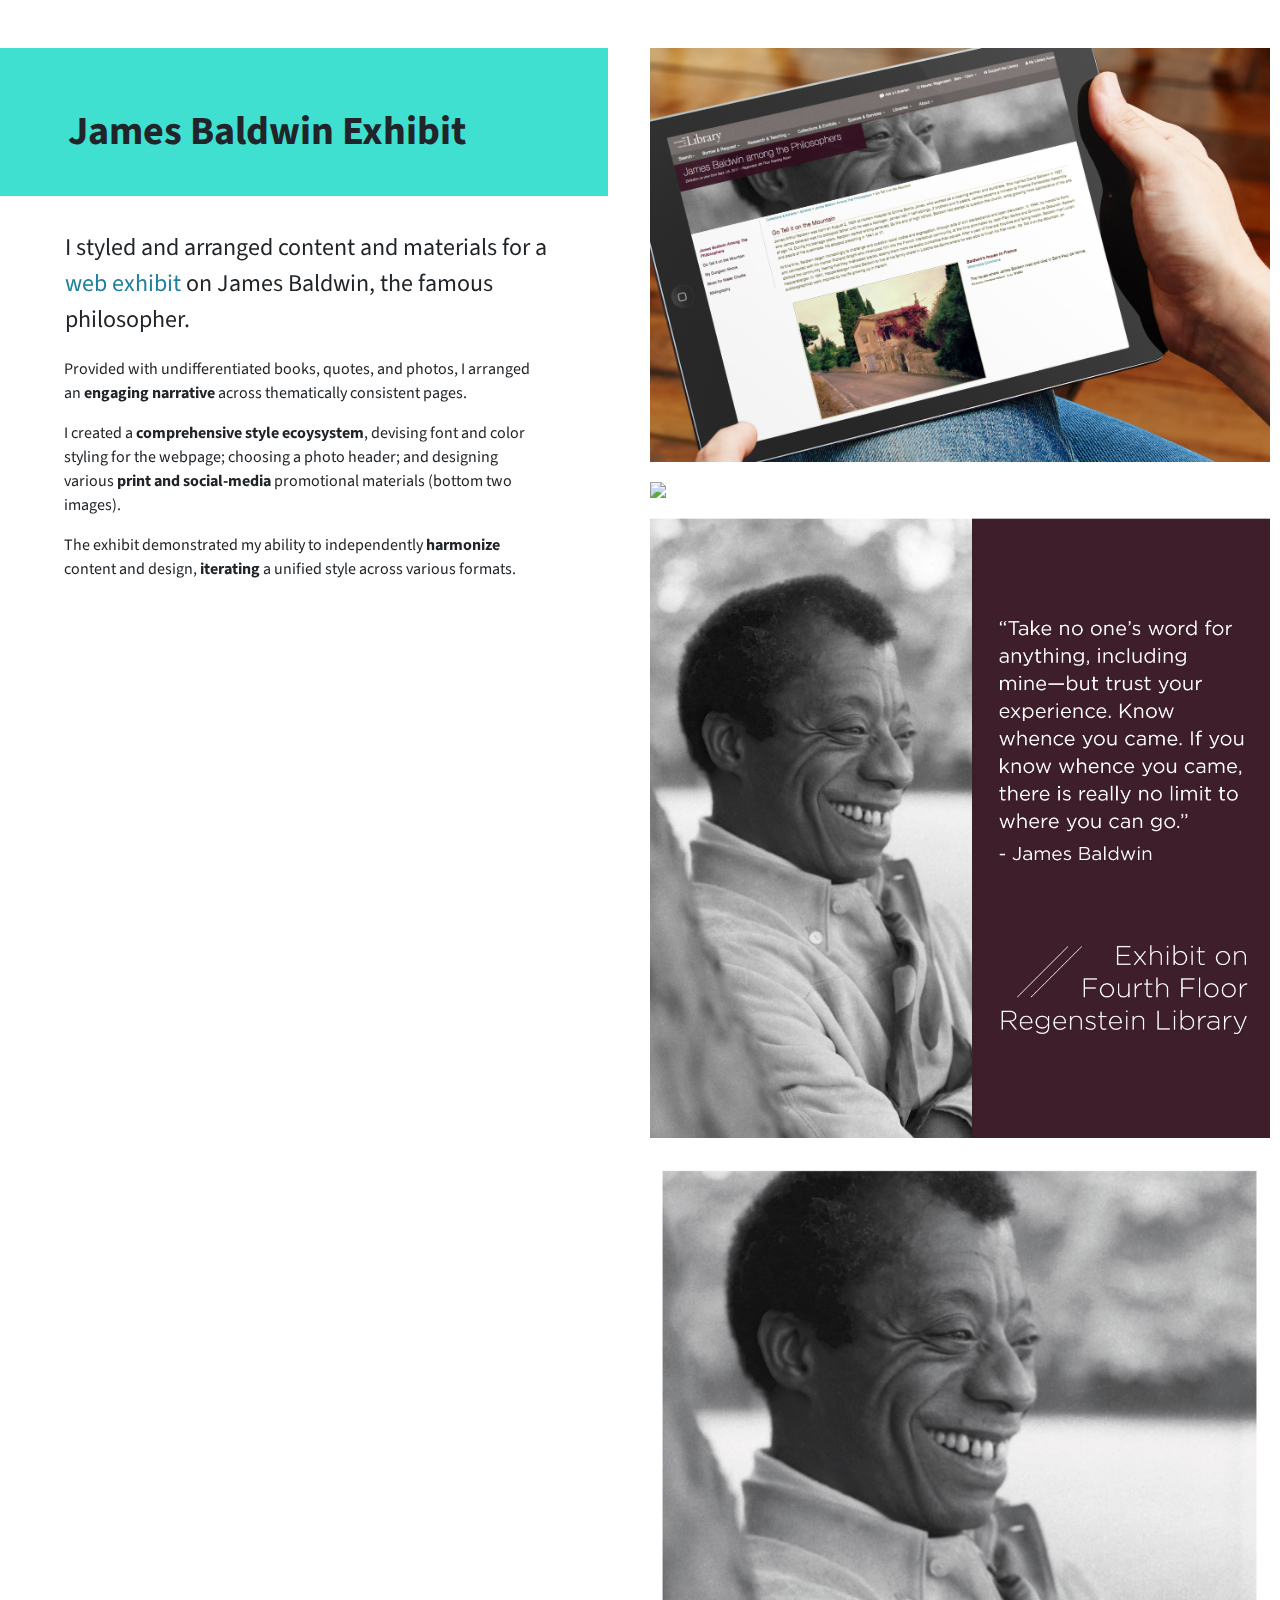
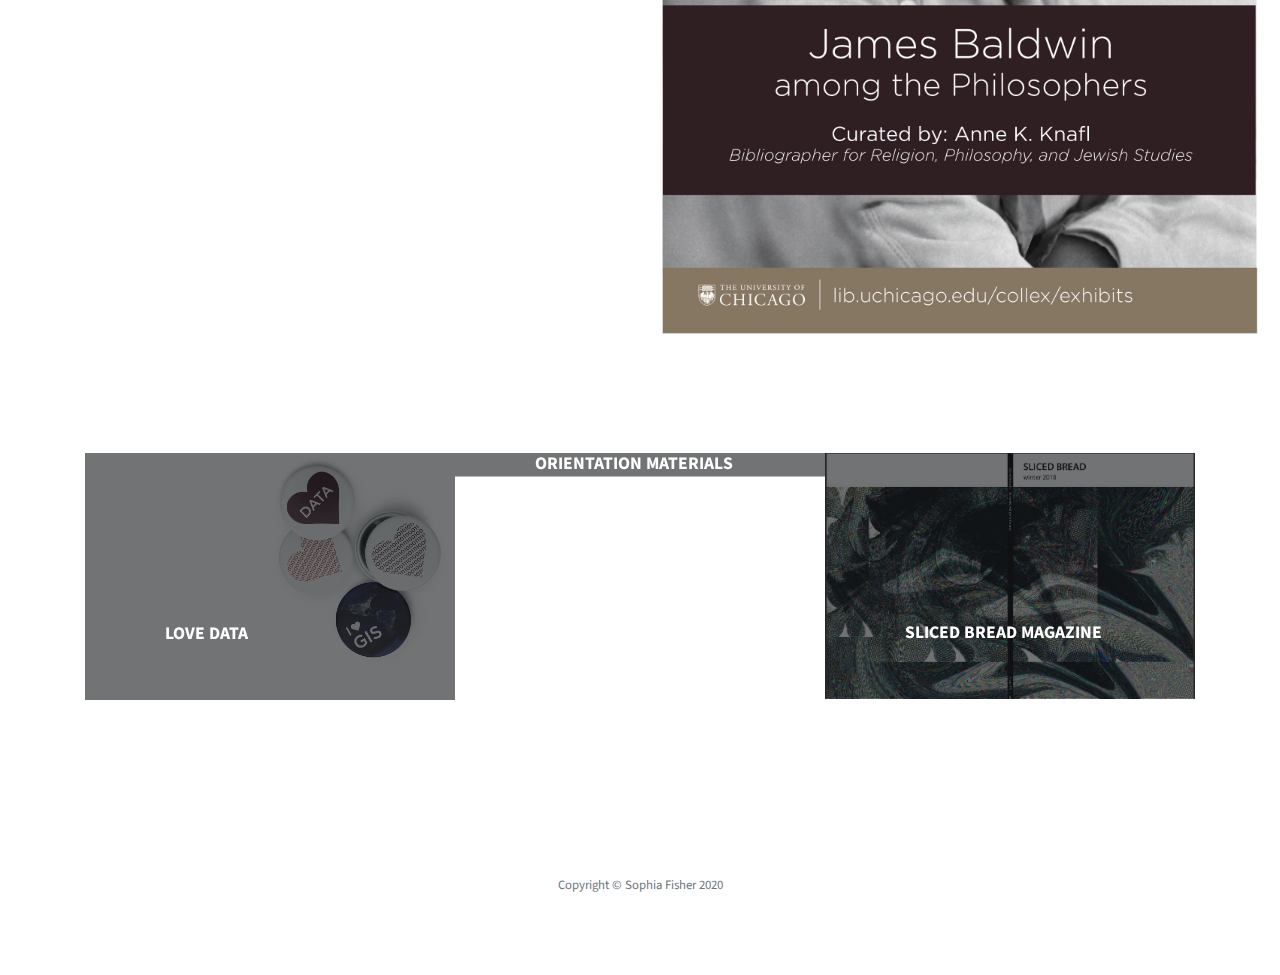
==== commit 3b5469c5: "Fixed sticky child pages" ====
--- a/JamesBaldwin.html
+++ b/JamesBaldwin.html
@@ -30,17 +30,18 @@
   <section class="portfolio-page">
     <div class="container-fluid">
       <div class="row">
-        <div class="col-sm-12 offset-sm-0"> </div>
-          <div class="color-bar fixed-div masthead-child stickytitle">
+        <div class="col-sm-6">
+          <div class="color-bar sticky-div stickytitle">
             <h1> James Baldwin Exhibit </h1>
           </div>
-          <div class="fixed-div stickytext">
+          <div class="sticky-div stickytext">
             <p> I styled and arranged content and materials for a <a href="https://www.lib.uchicago.edu/collex/exhibits/james-baldwin-among-philosophers/">web exhibit</a> on James Baldwin, the famous philosopher. </p>
             <p> Provided with undifferentiated books, quotes, and photos, I arranged an <span class="bold">engaging narrative</span> across thematically consistent pages.</p>
             <p> I created a <span class="bold">comprehensive style ecoysystem</span>, devising font and color styling for the webpage; choosing a photo header; and designing various <span class="bold">print and social-media</span> promotional materials (bottom two images). </p>
             <p> The exhibit demonstrated my ability to independently <span class="bold">harmonize</span> content and design, <span class="bold">iterating</span> a unified style across various formats. </p>
           </div>
-        <div class="col-sm-6 offset-sm-6">
+        </div>
+        <div class="col-sm-6">
           <img class="img-fluid" src="img/SF_BaldwinChild_Tablet_cropped2.jpg">
           <img class="img-fluid" src="img/SF_BaldwinHome_Laptop_cropped.jpg">
           <img class="img-fluid" src="img/Baldwin-Instagram.jpg">
--- a/css/style-override.css
+++ b/css/style-override.css
@@ -1,5 +1,6 @@
 
 /* Parent Page*/
+
 .headerdescription {
   font-weight: 400; 
   line-height: 140%; 
@@ -40,10 +41,6 @@
   margin-bottom: 3rem;
 }
 
-
-
-
-
 /* Portfolio Pages */
 
 section.portfolio-page img { /* Limits styling to only sections given the class "portfolio page" */
@@ -52,39 +49,41 @@
   margin: 0;
 }
 
+section.portfolio-page img:first-child { /* Limits styling to only sections given the class "portfolio page" */
+  margin-top: 2.4rem;
+}
+
 @media (min-width: 600px) { /* Limits styling to tablets and desktops only */
-  .fixed-div {
+  .sticky-div {
     position: sticky!important; /* Makes portfolio text stay fixed while images scroll */
+    top: 0;
+  }
+  section.portfolio-page h1 {
+    
   }
 }
 
 @media (min-width: 900px) { /* Limits styling to large screens */
-  .fixed-div {
+  .sticky-div {
     position: sticky!important; /*Makes portfolio text stay fixed while images scroll */
-    max-width: 55%;
     text-align: left;
+    top: 0;
   }
 
 /* Header */
 
-.col-sm-12 {
+.col-sm-6 {
   margin:0;
   padding:0;
-}
-
-.masthead-child {
-  padding-top: 3rem;
-  padding-left: 0;
-  margin-left: 0;
-  padding-right: 0;
 }
 
 .color-bar {
   height: 9em;
   margin-bottom: 1em; 
-  margin-left: 0;
   padding-left: 0;
-  width: 50%;
+  padding-top: 3rem;
+  z-index: 5;
+  width: 95%;
 }
 
 section.portfolio-page h1 {
@@ -93,11 +92,10 @@
   padding-left: 1.7em;
   padding-right: 0;
   text-align: left;
-  margin: 0;
   background-color: turquoise;
 }
 
-/*Sticky stuff*/
+/* Sticky*/
 
 .stickytitle
 .stickytext
@@ -110,11 +108,12 @@
 }
 
 .stickytext{
-  top: 0px;
+  top: 230px;
 }
 
 .stickyfooter{
   top: 0;
+  margin-top: 6em;
 }
 
 /* Body text*/
@@ -125,12 +124,12 @@
   text-justify: left;
 }
 
-section.portfolio-page .fixed-div > p:first-child{
-  padding-top: 9.3em;
+section.portfolio-page .sticky-div > p:first-child{
   padding-bottom: 0.8em;
   padding-left: 2.7em;
   font-size: 1.5em; 
   margin: 0;
+  width: 90%;
 }
 
 .bold{
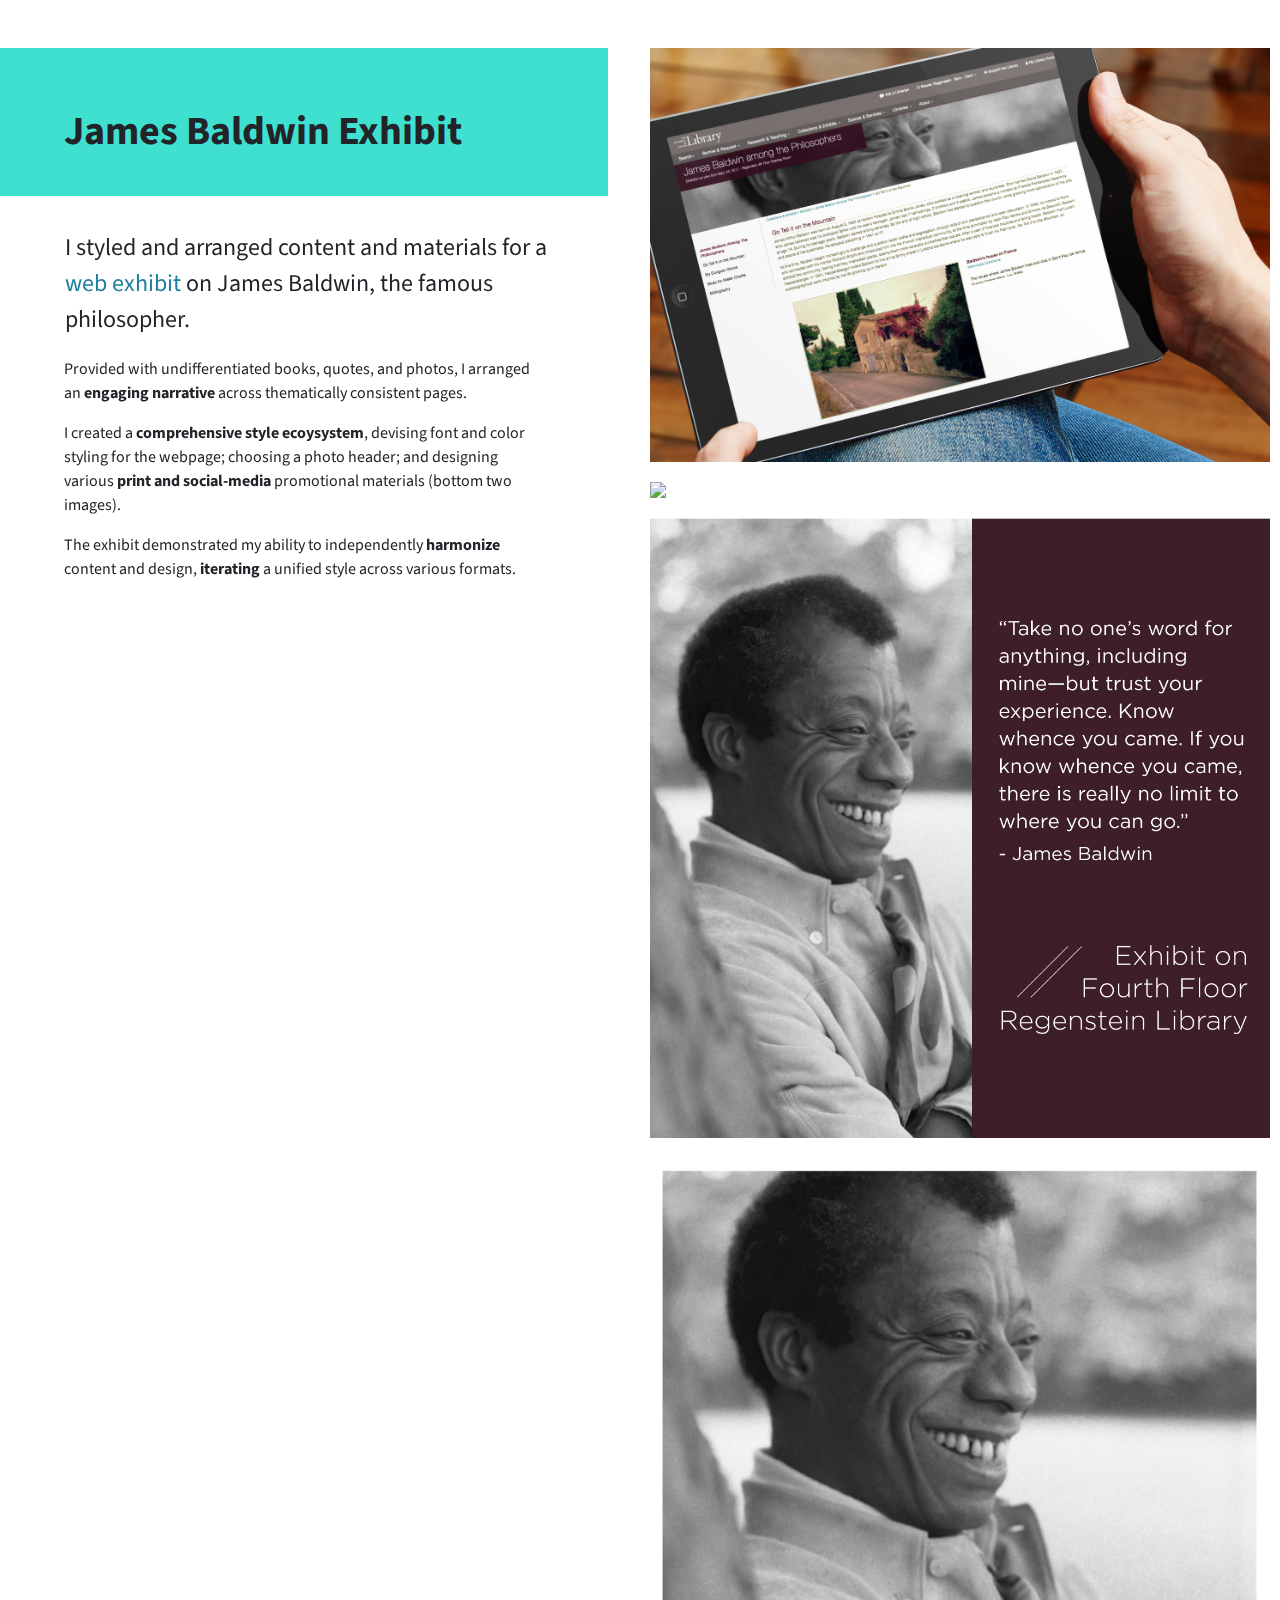
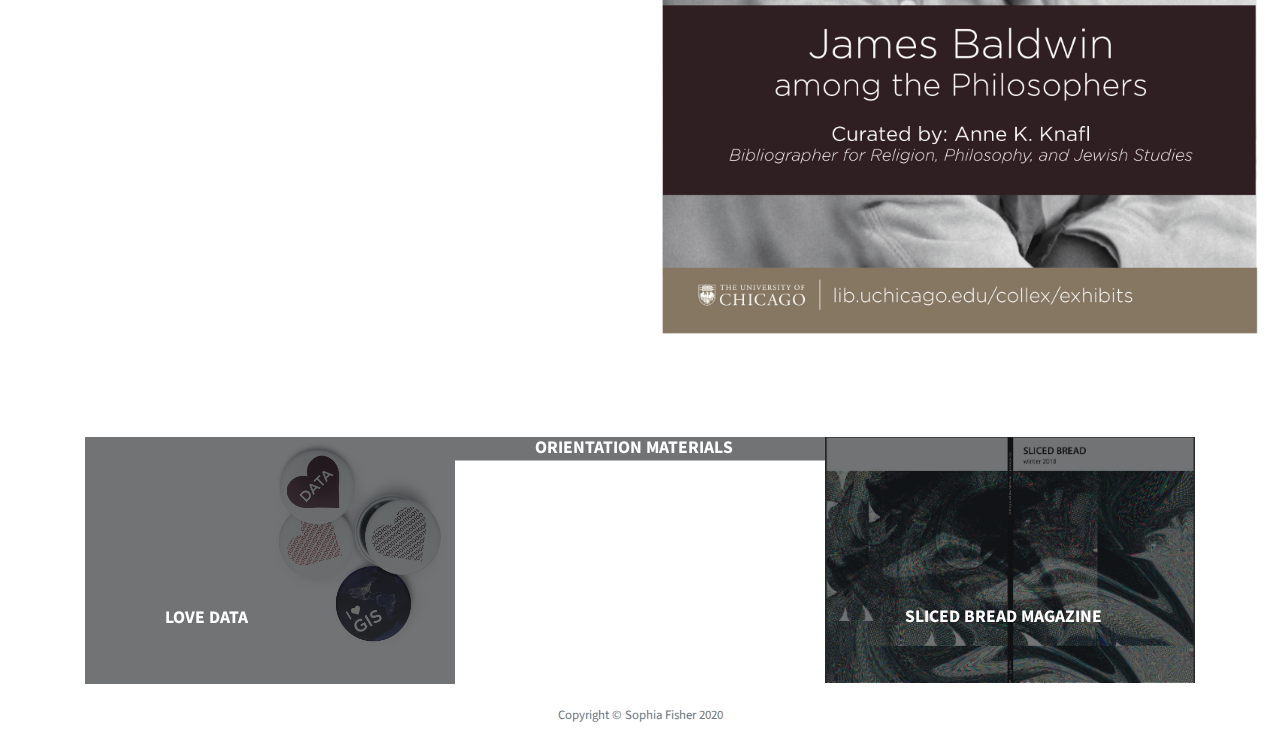
==== commit dbe1a297: "Fixed child footer spacing" ====
--- a/JamesBaldwin.html
+++ b/JamesBaldwin.html
@@ -88,7 +88,7 @@
   </div>
 
   <!-- Footer -->
-  <footer class="footer text-center stickyfooter">
+  <footer class="footer text-center stickyfooter" id="childfooter">
     <div class="container">
       <p class="text-muted small mb-0">Copyright &copy; Sophia Fisher 2020</p>
     </div>
--- a/css/style-override.css
+++ b/css/style-override.css
@@ -58,7 +58,7 @@
     position: sticky!important; /* Makes portfolio text stay fixed while images scroll */
     top: 0;
   }
-  section.portfolio-page h1 {
+  section.color-bar h1 {
     
   }
 }
@@ -89,7 +89,7 @@
 section.portfolio-page h1 {
   padding-bottom: 1em;
   padding-top: 1.5em; 
-  padding-left: 1.7em;
+  padding-left: 1.6em;
   padding-right: 0;
   text-align: left;
   background-color: turquoise;
@@ -113,7 +113,7 @@
 
 .stickyfooter{
   top: 0;
-  margin-top: 6em;
+  margin-top: 5em;
 }
 
 /* Body text*/
@@ -143,16 +143,8 @@
 
 /*Footer*/
 
-section.portfoliopage > .footer {
-  margin-top: 1em;
-}
-
-#footerchild {
-  margin-top: 4em;
-  margin-bottom: 0;
-}
-
-#footerparent {
-  margin-top: 2em;
-  margin-bottom:2em;
+#childfooter{
+  padding-top: 1rem;
+  padding-bottom: 1rem;
+  margin: 0.4rem;
 }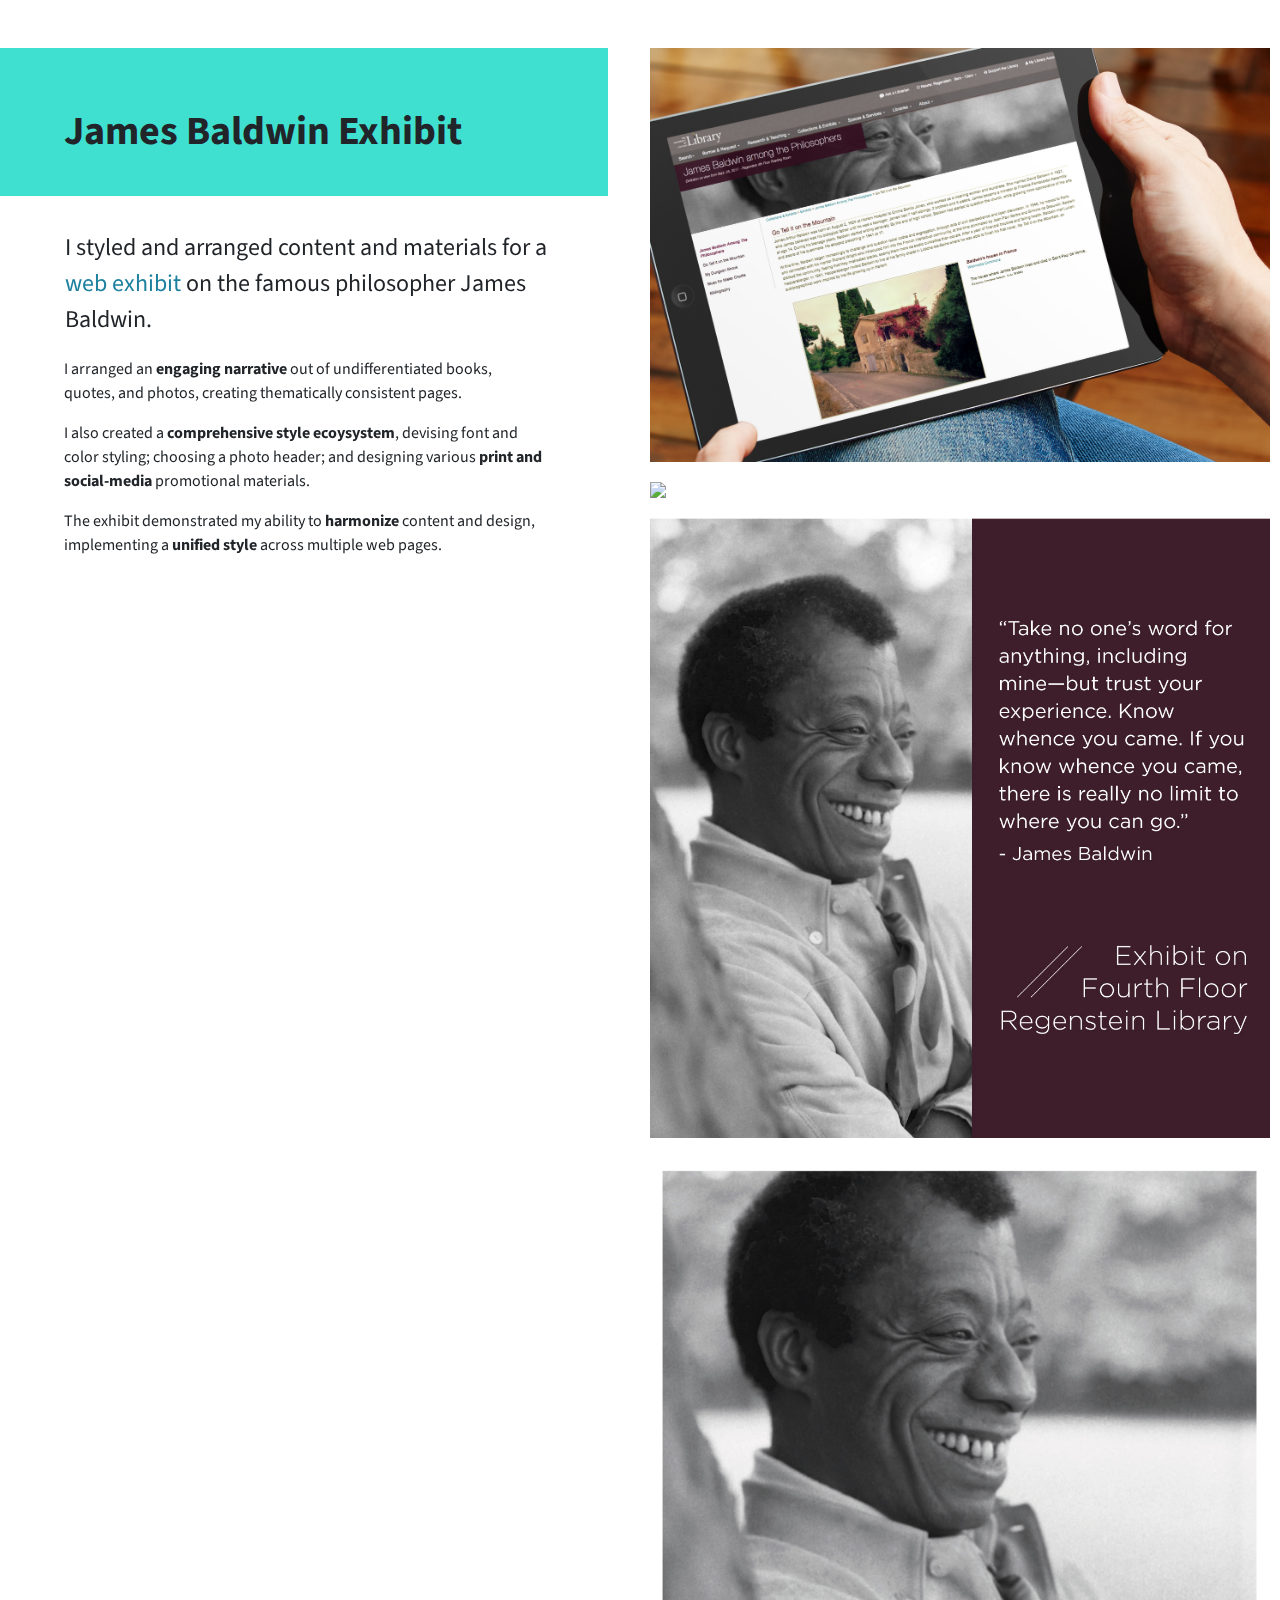
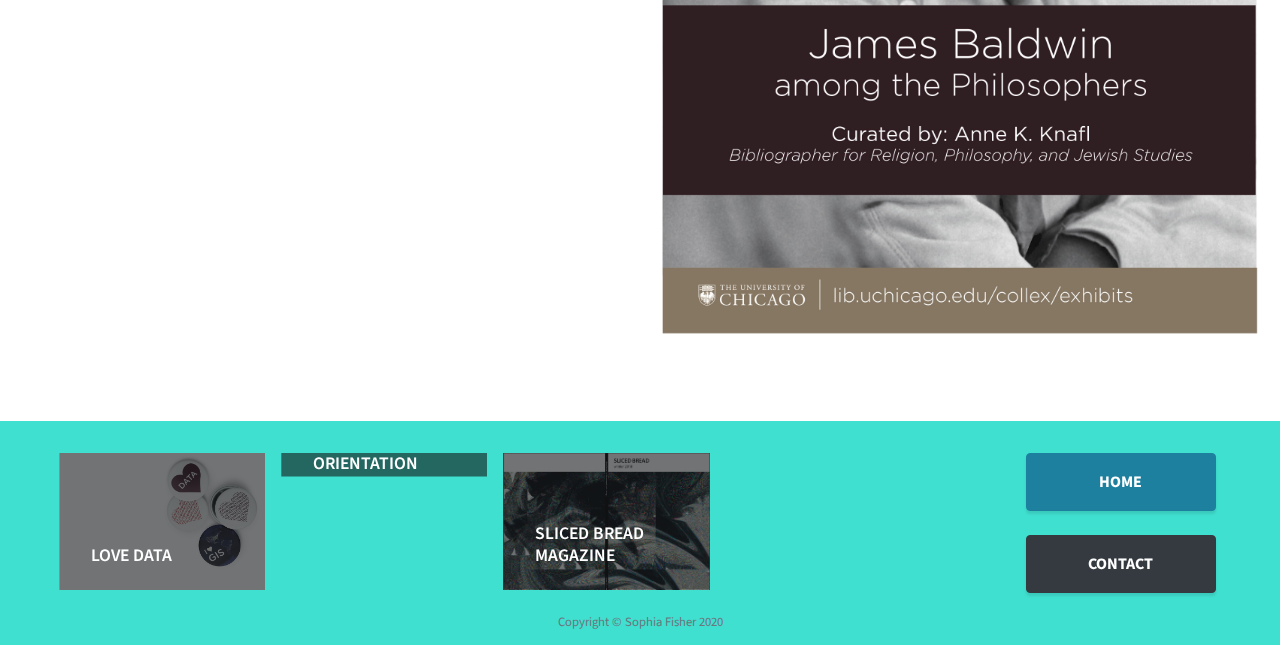
==== commit 46566e28: "Footer on James Baldwin child page almost perfect" ====
--- a/JamesBaldwin.html
+++ b/JamesBaldwin.html
@@ -24,7 +24,7 @@
 
 </head>
 
-<body id="page-top">
+<body class="portfolio-page" id="page-top">
 
  <!-- Portfolio Body -->
   <section class="portfolio-page">
@@ -35,10 +35,10 @@
             <h1> James Baldwin Exhibit </h1>
           </div>
           <div class="sticky-div stickytext">
-            <p> I styled and arranged content and materials for a <a href="https://www.lib.uchicago.edu/collex/exhibits/james-baldwin-among-philosophers/">web exhibit</a> on James Baldwin, the famous philosopher. </p>
-            <p> Provided with undifferentiated books, quotes, and photos, I arranged an <span class="bold">engaging narrative</span> across thematically consistent pages.</p>
-            <p> I created a <span class="bold">comprehensive style ecoysystem</span>, devising font and color styling for the webpage; choosing a photo header; and designing various <span class="bold">print and social-media</span> promotional materials (bottom two images). </p>
-            <p> The exhibit demonstrated my ability to independently <span class="bold">harmonize</span> content and design, <span class="bold">iterating</span> a unified style across various formats. </p>
+            <p> I styled and arranged content and materials for a <a href="https://www.lib.uchicago.edu/collex/exhibits/james-baldwin-among-philosophers/">web exhibit</a> on the famous philosopher James Baldwin. </p>
+            <p> I arranged an <span class="bold">engaging narrative</span> out of undifferentiated books, quotes, and photos, creating thematically consistent pages.</p>
+            <p> I also created a <span class="bold">comprehensive style ecoysystem</span>, devising font and color styling; choosing a photo header; and designing various <span class="bold">print and social-media</span> promotional materials. </p>
+            <p> The exhibit demonstrated my ability to <span class="bold">harmonize</span> content and design, implementing a <span class="bold">unified style</span> across multiple web pages. </p>
           </div>
         </div>
         <div class="col-sm-6">
@@ -51,53 +51,53 @@
     </div>
   </section>
 
-   <!--Navigation to other child pages-->
-   <div class="portfolio-page container stickyfooter">
-    <div class="row no-gutters">
-      <div class="col-lg-4">
+   <!--Footer-->
+   <footer class="stickyfooter color-bar-footer">
+    <div class="row no-gutters"> <!--navigation to other pages-->
+      <div class="col-lg-2">
         <a class="portfolio-item" href="LoveData.html">
           <span class="caption">
             <span class="caption-content">
-              <h2>Love Data</h2>           
+              <h5>Love Data</h5>           
              </span>
           </span>
           <img class="img-fluid" src="img/LoveData_rotated3.jpg" alt="">
         </a>
       </div>
-      <div class="col-lg-4">
+      <div class="col-lg-2">
         <a class="portfolio-item" href="Orientation.html">
           <span class="caption">
             <span class="caption-content">
-              <h2>Orientation Materials</h2>          
+              <h5>Orientation Materials</h5>          
                 </span>
           </span>
           <img class="img-fluid" src="img/SF_Infographics-Facebook.jpg" alt="">
         </a>
       </div>
-      <div class="col-lg-4">
+      <div class="col-lg-2">
         <a class="portfolio-item" href="SlicedBread.html">
           <span class="caption">
             <span class="caption-content">
-              <h2>Sliced Bread Magazine</h2>
-                          </span>
+              <h5>Sliced Bread Magazine</h5>
+            </span>
           </span>
           <img class="img-fluid" src="img/Bread_Cover18_index.jpg" alt="">
         </a>
       </div>
+      <div class="offset-lg-4 col-lg-2 no-gutters"> <!--buttons-->
+          <a href="index.html" class="btn btn-xl btn-primary mb-4">Home</a>
+          <a href="index.html#contact" class="btn btn-xl btn-dark mb-4">Contact</a>
+      </div>
     </div>
+    <div class="container text-center">
+      <p class="text-muted small">Copyright &copy; Sophia Fisher 2020</p>
+    </div>  
   </div>
 
-  <!-- Footer -->
-  <footer class="footer text-center stickyfooter" id="childfooter">
-    <div class="container">
-      <p class="text-muted small mb-0">Copyright &copy; Sophia Fisher 2020</p>
-    </div>
-  </footer>
-
-  <!-- Scroll to Top Button-->
+  <!-- Scroll to Top Button
   <a class="scroll-to-top rounded js-scroll-trigger" href="#page-top">
     <i class="fas fa-angle-up"></i>
-  </a>
+  </a>-->
 
   <!-- Bootstrap core JavaScript -->
   <script src="vendor/jquery/jquery.min.js"></script>
--- a/css/style-override.css
+++ b/css/style-override.css
@@ -9,11 +9,23 @@
 }
 
 .parent-masthead {
-  height: 10rem;
+  height: 15rem;
 }
 
 .masthead{
   padding-bottom: 25rem;
+}
+
+header h4 {
+  margin-bottom:-0.5em;
+}
+
+h5 {
+  margin: 0;
+}
+
+h5{
+  margin:0;
 }
 
 .bg-primary {
@@ -63,12 +75,27 @@
   }
 }
 
-@media (min-width: 900px) { /* Limits styling to large screens */
+@media { /* Limits styling to large screens */
   .sticky-div {
     position: sticky!important; /*Makes portfolio text stay fixed while images scroll */
     text-align: left;
     top: 0;
   }
+
+  @media (min-width: 900px) { /* Limits styling to large screens */
+    section.portfolio-page > p:first-child {
+      margin-top: 
+    }
+    #rightmargin {
+      margin-right: 10px; /*for marketing-research button in header*/
+    }
+    .parent-masthead {
+      height: 20rem;
+    }
+    .masthead{
+      padding-bottom: 28rem;
+    }
+    }
 
 /* Header */
 
@@ -105,6 +132,7 @@
 
 .stickytitle{
   top: 0;
+  background-color: white; /*makes text disappear after scrolling under title*/
 }
 
 .stickytext{
@@ -143,8 +171,55 @@
 
 /*Footer*/
 
-#childfooter{
-  padding-top: 1rem;
-  padding-bottom: 1rem;
-  margin: 0.4rem;
+.color-bar-footer{
+  background-color: turquoise;
+  margin-top: 4em;
+  margin-left: 0em;
+  margin-right:0;
+  padding-right: 0px;
+  padding-top: 2em;
+  padding-bottom: 0.8em;
+}
+
+footer .no-gutters{
+  margin-left: 2.7em;
+}
+
+footer .col-lg-2{
+  margin-left: 1em;
+  height: 10rem;
+}
+/* Added this at the end: makes portfolio items as tall as buttons, but photos no longer fit well
+footer .col-lg-2 .portfolio-item{
+  height: 8.7rem;
+}*/
+
+footer .portfolio-item .caption .caption-content {
+  color: #fff;
+  margin: auto 2rem 2rem;
+  margin-bottom: 1.5rem;
+}
+
+footer .portfolio-item .caption .caption-content h5 {
+  font-size: 1.1rem;
+  text-transform: uppercase;
+  font-weight: 600;
+}
+
+footer .btn{
+  display: block;
+  margin-right: 1em;
+  margin-left: auto;
+  text-transform: uppercase;
+  padding: 1rem 1rem;
+}
+
+footer .offset-lg-4{
+  margin-left: auto;
+  margin-right: 3em;
+}
+
+footer p {
+  color: white!important; /*change after color scheme determined*/
+  margin-bottom: 0;
 }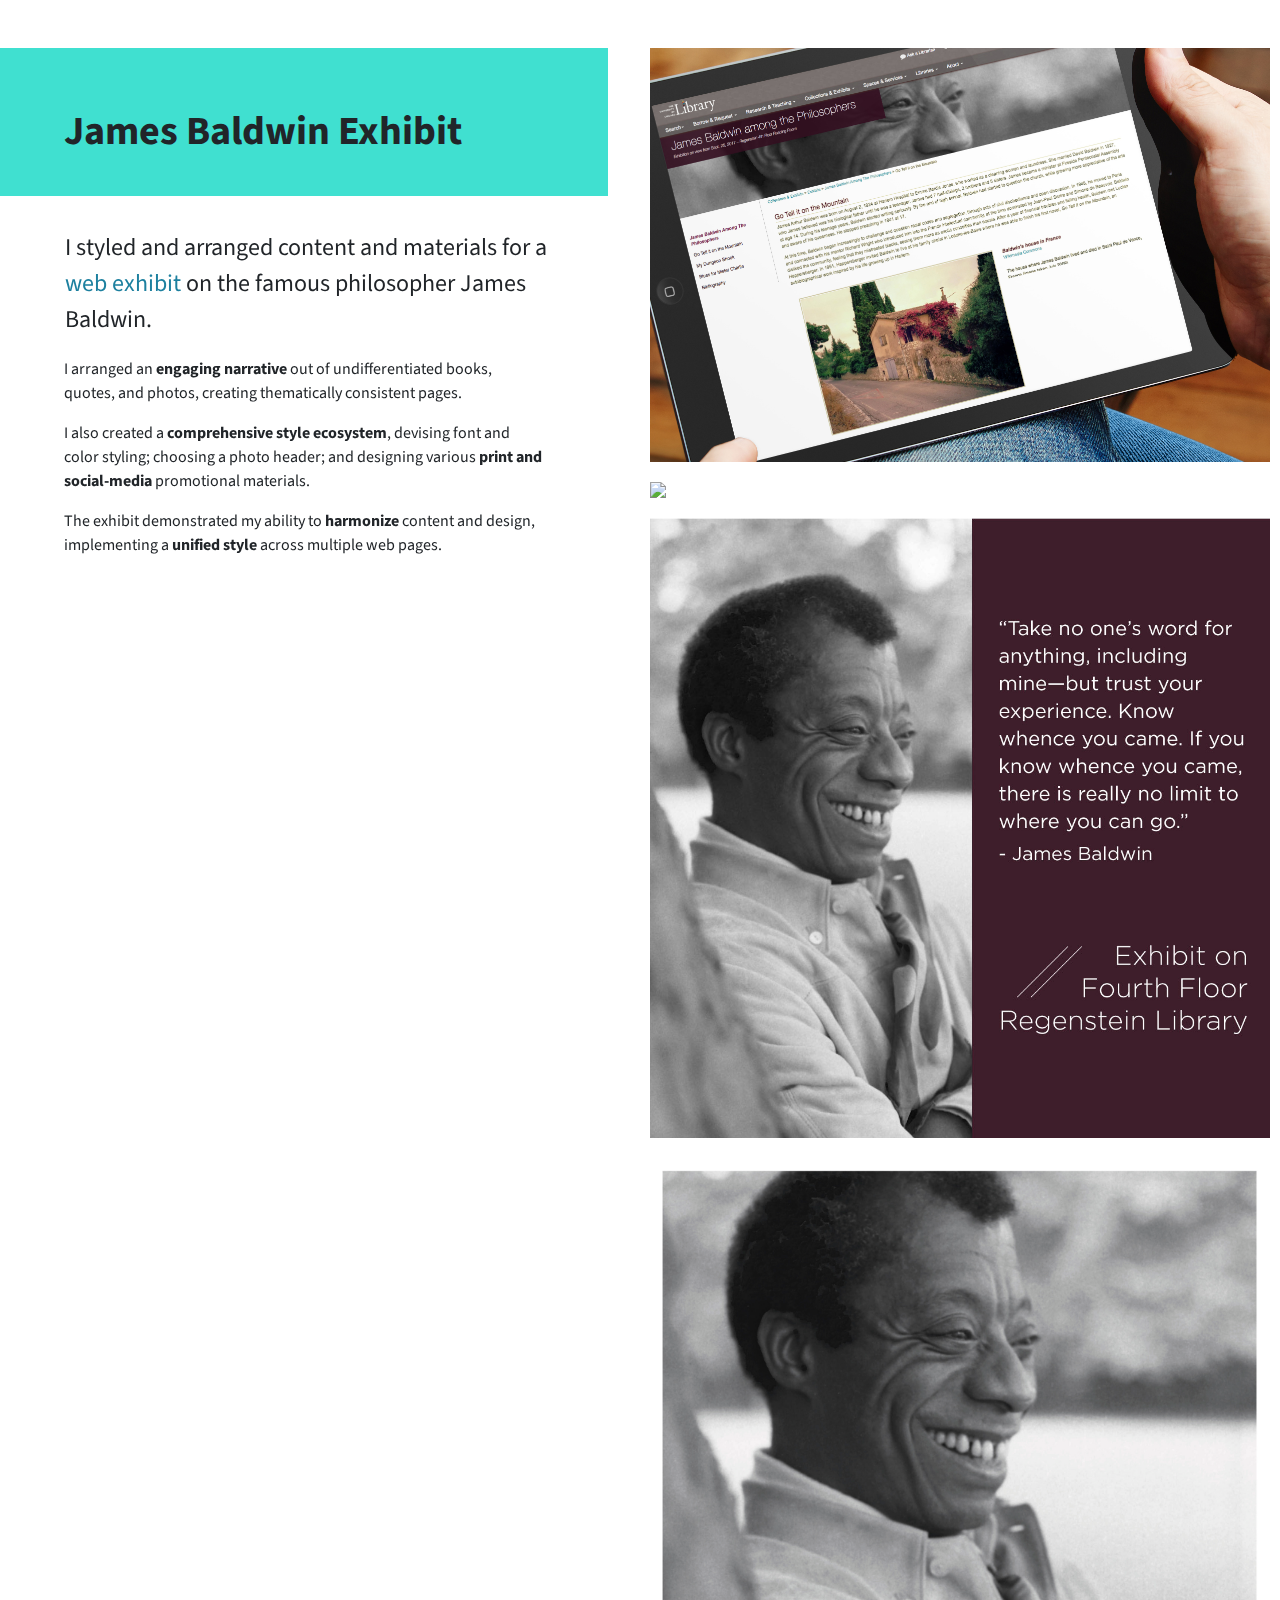
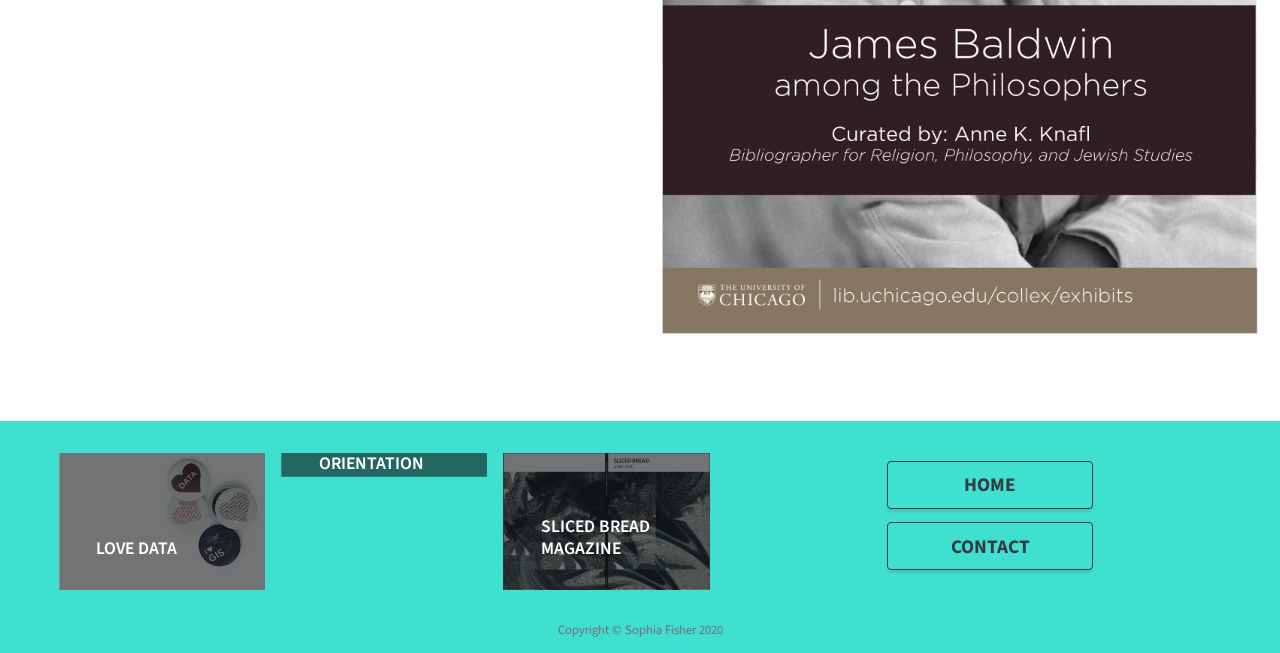
==== commit cd41d181: "Finalized everything except cleanup + color scheme" ====
--- a/JamesBaldwin.html
+++ b/JamesBaldwin.html
@@ -37,7 +37,7 @@
           <div class="sticky-div stickytext">
             <p> I styled and arranged content and materials for a <a href="https://www.lib.uchicago.edu/collex/exhibits/james-baldwin-among-philosophers/">web exhibit</a> on the famous philosopher James Baldwin. </p>
             <p> I arranged an <span class="bold">engaging narrative</span> out of undifferentiated books, quotes, and photos, creating thematically consistent pages.</p>
-            <p> I also created a <span class="bold">comprehensive style ecoysystem</span>, devising font and color styling; choosing a photo header; and designing various <span class="bold">print and social-media</span> promotional materials. </p>
+            <p> I also created a <span class="bold">comprehensive style ecosystem</span>, devising font and color styling; choosing a photo header; and designing various <span class="bold">print and social-media</span> promotional materials. </p>
             <p> The exhibit demonstrated my ability to <span class="bold">harmonize</span> content and design, implementing a <span class="bold">unified style</span> across multiple web pages. </p>
           </div>
         </div>
@@ -58,10 +58,10 @@
         <a class="portfolio-item" href="LoveData.html">
           <span class="caption">
             <span class="caption-content">
-              <h5>Love Data</h5>           
+              <h5>Love Data</h5>
              </span>
           </span>
-          <img class="img-fluid" src="img/LoveData_rotated3.jpg" alt="">
+        <img class="img-fluid" src="img/LoveData_rotated3.jpg" alt="">
         </a>
       </div>
       <div class="col-lg-2">
@@ -71,7 +71,7 @@
               <h5>Orientation Materials</h5>          
                 </span>
           </span>
-          <img class="img-fluid" src="img/SF_Infographics-Facebook.jpg" alt="">
+        <img class="img-fluid" src="img/SF_Infographics-Facebook.jpg" alt="">
         </a>
       </div>
       <div class="col-lg-2">
@@ -81,12 +81,12 @@
               <h5>Sliced Bread Magazine</h5>
             </span>
           </span>
-          <img class="img-fluid" src="img/Bread_Cover18_index.jpg" alt="">
+        <img class="img-fluid" src="img/Bread_Cover18_index.jpg" alt="">
         </a>
       </div>
       <div class="offset-lg-4 col-lg-2 no-gutters"> <!--buttons-->
-          <a href="index.html" class="btn btn-xl btn-primary mb-4">Home</a>
-          <a href="index.html#contact" class="btn btn-xl btn-dark mb-4">Contact</a>
+        <a href="index.html" class="btn btn-xl btn-outline-dark mb-4">Home</a>
+        <a href="index.html#contact" class="btn btn-xl btn-outline-dark mb-4">Contact</a>
       </div>
     </div>
     <div class="container text-center">
--- a/css/style-override.css
+++ b/css/style-override.css
@@ -12,22 +12,19 @@
   height: 15rem;
 }
 
-.masthead{
+.masthead {
   padding-bottom: 25rem;
 }
 
 header h4 {
-  margin-bottom:-0.5em;
+  margin-bottom: 2em;
+  line-height: 1.5em;
 }
 
 h5 {
   margin: 0;
 }
 
-h5{
-  margin:0;
-}
-
 .bg-primary {
   background-color: #114c5f!important;
 }
@@ -37,7 +34,11 @@
 }
 
 .portfolio-item .caption {
-  background-color: rgba(19,22,24,.6);
+  image-resolution: 72px;
+}
+
+.portfolio-item .caption {
+  background-color: rgba(19,22,24,0.6);
 }
 
 .portfolio-item .caption .caption-content p {
@@ -51,6 +52,20 @@
 
 .portfolio-item .caption .caption-content {
   margin-bottom: 3rem;
+  margin-left: 4rem;
+}
+
+.parent-page footer .container p {
+  margin-bottom: 0em;
+}
+
+@media (min-width: 900px) {
+  #lovedata {
+    margin-right: 2rem;
+  }
+  .parent-page footer .container p {
+  margin-bottom: -4em;
+  }
 }
 
 /* Portfolio Pages */
@@ -70,43 +85,44 @@
     position: sticky!important; /* Makes portfolio text stay fixed while images scroll */
     top: 0;
   }
-  section.color-bar h1 {
-    
-  }
-}
-
-@media { /* Limits styling to large screens */
+}
+
+@media (min-width: 900px) {  /* Limits styling to large screens */
   .sticky-div {
     position: sticky!important; /*Makes portfolio text stay fixed while images scroll */
     text-align: left;
     top: 0;
   }
-
-  @media (min-width: 900px) { /* Limits styling to large screens */
-    section.portfolio-page > p:first-child {
-      margin-top: 
-    }
-    #rightmargin {
-      margin-right: 10px; /*for marketing-research button in header*/
-    }
-    .parent-masthead {
-      height: 20rem;
-    }
-    .masthead{
-      padding-bottom: 28rem;
-    }
-    }
+} 
+
+@media (min-width: 900px) { /* Limits styling to large screens */
+  #rightmargin {
+    margin-right: 10px; /*for marketing-research button in header*/
+  }
+  .parent-masthead {
+    height: 20rem;
+  }
+  .masthead {
+    padding-bottom: 28rem;
+  }
+}
 
 /* Header */
 
-.col-sm-6 {
+@media (min-width: 500px) { /* Limits styling to large screens */
+  .color-bar {
+    margin-bottom: 1em!important; 
+  }
+}
+
+.col-sm-6 { /*test this out/possibly delete*/
   margin:0;
   padding:0;
 }
 
 .color-bar {
   height: 9em;
-  margin-bottom: 1em; 
+  margin-bottom: 8em; 
   padding-left: 0;
   padding-top: 3rem;
   z-index: 5;
@@ -126,20 +142,20 @@
 
 .stickytitle
 .stickytext
-.stickyfooter{
+.stickyfooter {
   position: sticky;
 }
 
-.stickytitle{
+.stickytitle {
   top: 0;
   background-color: white; /*makes text disappear after scrolling under title*/
 }
 
-.stickytext{
+.stickytext {
   top: 230px;
 }
 
-.stickyfooter{
+.stickyfooter {
   top: 0;
   margin-top: 5em;
 }
@@ -152,7 +168,7 @@
   text-justify: left;
 }
 
-section.portfolio-page .sticky-div > p:first-child{
+section.portfolio-page .sticky-div > p:first-child {
   padding-bottom: 0.8em;
   padding-left: 2.7em;
   font-size: 1.5em; 
@@ -160,18 +176,87 @@
   width: 90%;
 }
 
-.bold{
+.bold {
   font-weight: 700;
 }
 
 @media (min-width: 992px) {
   .masthead {
     height: 10vh;
+  }
 }
 
 /*Footer*/
 
-.color-bar-footer{
+.offset-lg-4 { /*margin of buttons*/
+  margin-top: 1.3em;
+  margin-bottom: 1.1em;
+}
+
+footer p { /*bottom margin of circa text*/
+  margin-bottom: 5em;
+}
+
+.portfolio-item .caption .caption-content h5 { /*thumbnail text*/
+  font-size: 1.8rem;
+  text-transform: uppercase;
+  font-weight: 600;
+  margin-bottom: 0.6em;
+}
+
+.portfolio-page .btn { /*button*/
+  display: block;
+  text-transform: uppercase;
+  padding: 0.8rem 0.8rem;
+  width: 14em;
+  height: 35%;
+  margin: auto;
+  font-size: 1.2rem;
+}
+
+.col-lg-2 { /*thumbnail margins*/
+  margin-top: 1em;
+}
+
+@media (min-width: 900px) { /*for footer thumbnails, text, buttons*/
+  .offset-lg-4 { /*margin of buttons*/
+    margin-bottom: 0;
+  }
+  footer .col-lg-2 { /*maintains margin between thumbnails*/
+    margin-left: 1em;
+    height: 10rem;
+  }
+  footer .no-gutters { /*left margin for thumbnails*/
+    margin-left: 2.7em;
+  }
+  .col-lg-2 { /*thumbnail margins*/
+    margin-top: 0;
+  }
+  .offset-lg-4 { /*top margin of buttons*/
+    margin-top: 0.5em;;
+  }
+  .portfolio-page .btn { /*buttons*/
+    width: 100%;
+    height: 30%;
+    padding-top: 0.5em;
+    padding-bottom: 0.5em;
+    margin-left: 7em;
+    margin-bottom: 0.7em!important;
+  }
+  .portfolio-item .caption .caption-content h5 { /*thumbnail text*/
+    font-size: 1.1rem;
+    margin-bottom: 0.4em;
+    margin-left: 0.3em;
+  }
+  .portfolio-page .btn .caption .caption-content { /*button text*/
+    font-size: 3rem;
+  }
+  .portfolio-page footer p { /*bottom margin of circa text*/
+    margin-bottom: 0em;
+  }
+}
+
+.color-bar-footer {
   background-color: turquoise;
   margin-top: 4em;
   margin-left: 0em;
@@ -181,45 +266,8 @@
   padding-bottom: 0.8em;
 }
 
-footer .no-gutters{
-  margin-left: 2.7em;
-}
-
-footer .col-lg-2{
-  margin-left: 1em;
-  height: 10rem;
-}
-/* Added this at the end: makes portfolio items as tall as buttons, but photos no longer fit well
-footer .col-lg-2 .portfolio-item{
-  height: 8.7rem;
-}*/
-
-footer .portfolio-item .caption .caption-content {
+.portfolio-page footer .portfolio-item .caption .caption-content { /*circa text*/
   color: #fff;
   margin: auto 2rem 2rem;
   margin-bottom: 1.5rem;
-}
-
-footer .portfolio-item .caption .caption-content h5 {
-  font-size: 1.1rem;
-  text-transform: uppercase;
-  font-weight: 600;
-}
-
-footer .btn{
-  display: block;
-  margin-right: 1em;
-  margin-left: auto;
-  text-transform: uppercase;
-  padding: 1rem 1rem;
-}
-
-footer .offset-lg-4{
-  margin-left: auto;
-  margin-right: 3em;
-}
-
-footer p {
-  color: white!important; /*change after color scheme determined*/
-  margin-bottom: 0;
 }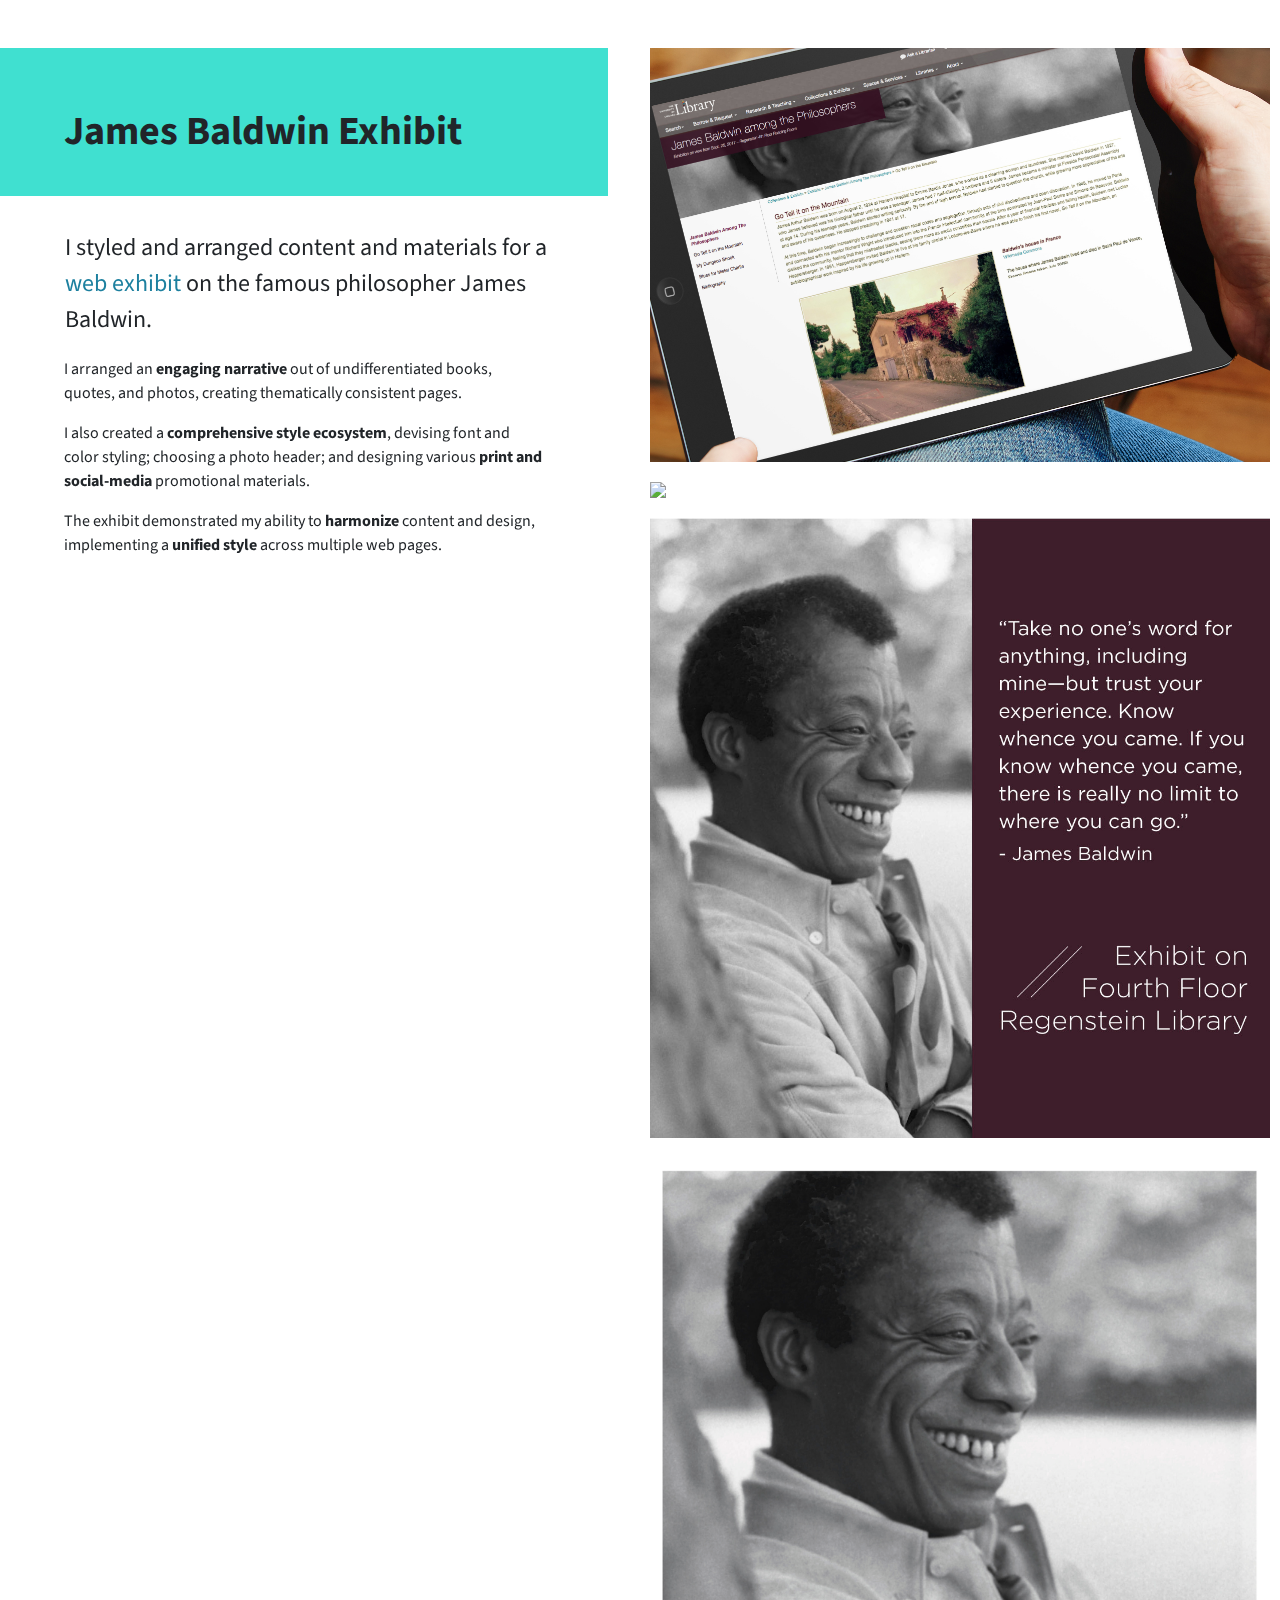
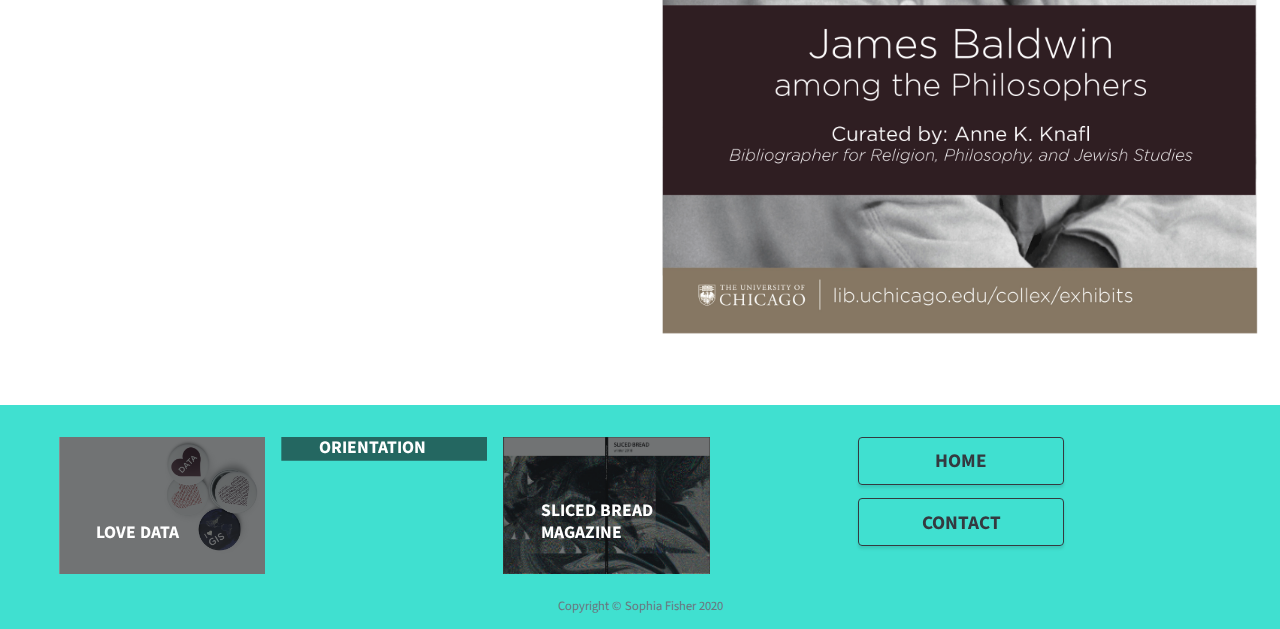
==== commit 3eaa0651: "Added photoshopped masthead photo" ====
--- a/JamesBaldwin.html
+++ b/JamesBaldwin.html
@@ -8,7 +8,7 @@
   <meta name="description" content="">
   <meta name="author" content="">
 
-  <title>James Baldwin Exhibit</title>
+  <title> James Baldwin Exhibit </title>
 
   <!-- Bootstrap Core CSS -->
   <link href="vendor/bootstrap/css/bootstrap.min.css" rel="stylesheet">
@@ -58,7 +58,7 @@
         <a class="portfolio-item" href="LoveData.html">
           <span class="caption">
             <span class="caption-content">
-              <h5>Love Data</h5>
+              <h5> Love Data </h5>
              </span>
           </span>
         <img class="img-fluid" src="img/LoveData_rotated3.jpg" alt="">
@@ -68,7 +68,7 @@
         <a class="portfolio-item" href="Orientation.html">
           <span class="caption">
             <span class="caption-content">
-              <h5>Orientation Materials</h5>          
+              <h5> Orientation Materials </h5>          
                 </span>
           </span>
         <img class="img-fluid" src="img/SF_Infographics-Facebook.jpg" alt="">
@@ -78,7 +78,7 @@
         <a class="portfolio-item" href="SlicedBread.html">
           <span class="caption">
             <span class="caption-content">
-              <h5>Sliced Bread Magazine</h5>
+              <h5> Sliced Bread Magazine </h5>
             </span>
           </span>
         <img class="img-fluid" src="img/Bread_Cover18_index.jpg" alt="">
@@ -90,7 +90,7 @@
       </div>
     </div>
     <div class="container text-center">
-      <p class="text-muted small">Copyright &copy; Sophia Fisher 2020</p>
+      <p class="text-muted small"> Copyright &copy; Sophia Fisher 2020 </p>
     </div>  
   </div>
 
--- a/css/style-override.css
+++ b/css/style-override.css
@@ -1,6 +1,38 @@
 
 /* Parent Page*/
 
+.masthead {
+  background: linear-gradient(90deg, rgba(255, 255, 255, 0.1) 0%, rgba(255, 255, 255, 0.1) 100%), url("../img/Header.jpg");
+  background-position: center;
+  background-size: contain;
+}
+
+header h4,
+.masthead h1 {
+  font-weight: 400;
+  -webkit-text-fill-color: white;
+  -webkit-text-stroke-width: 1px;
+  -webkit-text-stroke-color: white;
+}
+
+.parent-masthead { /* MQ */
+  height: 15rem
+}
+
+.masthead { /* MQ */
+  padding-bottom: 25rem;
+}
+
+.masthead h1 {
+  text-transform: uppercase;
+}
+
+header h4 {
+  margin-bottom: 2em;
+  line-height: 1.5em;
+}
+
+/* for the extra phrases that have been commented out of html
 .headerdescription {
   font-weight: 400; 
   line-height: 140%; 
@@ -8,25 +40,12 @@
   margin-top: 2em;
 }
 
-.parent-masthead {
-  height: 15rem;
-}
-
-.masthead {
-  padding-bottom: 25rem;
-}
-
-header h4 {
-  margin-bottom: 2em;
-  line-height: 1.5em;
-}
-
 h5 {
   margin: 0;
-}
+} */
 
 .bg-primary {
-  background-color: #114c5f!important;
+  background-color: #114c5f;
 }
 
 .service-icon {
@@ -55,20 +74,49 @@
   margin-left: 4rem;
 }
 
-.parent-page footer .container p {
+footer.footer {
+  background: linear-gradient(90deg, rgba(255, 255, 255, 0.1) 0%, rgba(255, 255, 255, 0.1) 100%), url("../img/footer.jpg");
+  background-position: center;
+  background-size: contain;
+}
+
+footer .content-section h2 { /* Footer headline */
+  color: white;
+}
+
+.parent-page footer .container p { /* MQ */
   margin-bottom: 0em;
-}
-
-@media (min-width: 900px) {
-  #lovedata {
+  color: dimgray;
+}
+
+@media (min-width: 900px) {
+  #lovedata { /* So that love-data text doesn't overlap buttons in thumbnail image */
     margin-right: 2rem;
   }
-  .parent-page footer .container p {
-  margin-bottom: -4em;
-  }
-}
-
-/* Portfolio Pages */
+  .parent-page .footer { /* Footer height */
+    height: 40em;
+  }
+  .parent-page footer .container { /* Aligns copyright text with grass strip */
+    margin-bottom: 5.35em;
+  }
+  .masthead h1 { /* To keep header text above horizon line */
+    margin-top: -0.4em;
+  }
+  header h4 { /* To keep header buttons under horizon line */
+    margin-bottom: 5em;
+  }
+  #rightmargin {
+    margin-right: 10px; /* For marketing-research button in header */
+  }
+  .parent-masthead {
+    height: 20rem;
+  }
+  .masthead {
+    padding-bottom: 10rem;
+  } 
+}
+
+/* Portfolio Pages, General */
 
 section.portfolio-page img { /* Limits styling to only sections given the class "portfolio page" */
   display: block; /* Forces a line break between each image */
@@ -76,96 +124,75 @@
   margin: 0;
 }
 
-section.portfolio-page img:first-child { /* Limits styling to only sections given the class "portfolio page" */
+section.portfolio-page img:first-child {
   margin-top: 2.4rem;
 }
 
-@media (min-width: 600px) { /* Limits styling to tablets and desktops only */
+@media (min-width: 900px) {
   .sticky-div {
     position: sticky!important; /* Makes portfolio text stay fixed while images scroll */
     top: 0;
-  }
-}
-
-@media (min-width: 900px) {  /* Limits styling to large screens */
-  .sticky-div {
-    position: sticky!important; /*Makes portfolio text stay fixed while images scroll */
     text-align: left;
-    top: 0;
-  }
-} 
-
-@media (min-width: 900px) { /* Limits styling to large screens */
-  #rightmargin {
-    margin-right: 10px; /*for marketing-research button in header*/
-  }
-  .parent-masthead {
-    height: 20rem;
-  }
-  .masthead {
-    padding-bottom: 28rem;
-  }
-}
-
-/* Header */
-
-@media (min-width: 500px) { /* Limits styling to large screens */
-  .color-bar {
-    margin-bottom: 1em!important; 
-  }
-}
-
-.col-sm-6 { /*test this out/possibly delete*/
-  margin:0;
-  padding:0;
-}
-
-.color-bar {
+  }
+}
+
+.stickytitle
+.stickytext
+.stickyfooter {
+  position: sticky;
+}
+
+.stickytitle {
+  top: 0;
+  background-color: white; /* Makes text disappear after scrolling under title */
+}
+
+.stickytext {
+  top: 230px;
+}
+
+.stickyfooter {
+  top: 0;
+  margin-top: 5em;
+}
+
+/* Portfolio Pages, Header */
+
+.col-sm-6 { /* Removes side margins from color bar */
+  margin: 0;
+  padding: 0;
+}
+
+.color-bar { /* MQ */
   height: 9em;
   margin-bottom: 8em; 
-  padding-left: 0;
   padding-top: 3rem;
   z-index: 5;
   width: 95%;
+}
+
+#love-data-bar { /* For some reason, the love data mobile text was pushed too far down */
+  margin-bottom: 5em;
 }
 
 section.portfolio-page h1 {
   padding-bottom: 1em;
   padding-top: 1.5em; 
   padding-left: 1.6em;
-  padding-right: 0;
-  text-align: left;
   background-color: turquoise;
 }
 
-/* Sticky*/
-
-.stickytitle
-.stickytext
-.stickyfooter {
-  position: sticky;
-}
-
-.stickytitle {
-  top: 0;
-  background-color: white; /*makes text disappear after scrolling under title*/
-}
-
-.stickytext {
-  top: 230px;
-}
-
-.stickyfooter {
-  top: 0;
-  margin-top: 5em;
-}
-
-/* Body text*/
+@media (min-width: 900px) {
+  .color-bar {
+    margin-bottom: 1em; 
+  }
+}
+
+/* Portfolio pages, Body text */
 
 section.portfolio-page p {
   padding-left: 4em;
   width: 85%;
-  text-justify: left;
 }
 
 section.portfolio-page .sticky-div > p:first-child {
@@ -180,94 +207,82 @@
   font-weight: 700;
 }
 
-@media (min-width: 992px) {
-  .masthead {
-    height: 10vh;
-  }
-}
-
-/*Footer*/
-
-.offset-lg-4 { /*margin of buttons*/
-  margin-top: 1.3em;
-  margin-bottom: 1.1em;
-}
-
-footer p { /*bottom margin of circa text*/
-  margin-bottom: 5em;
-}
-
-.portfolio-item .caption .caption-content h5 { /*thumbnail text*/
-  font-size: 1.8rem;
-  text-transform: uppercase;
-  font-weight: 600;
-  margin-bottom: 0.6em;
-}
-
-.portfolio-page .btn { /*button*/
+/* Portfolio Pages, Footer */
+
+.color-bar-footer { /* Color bar */
+  background-color: turquoise;
+  margin: auto;
+  margin-top: 3em;
+  padding-right: 0px;
+  padding-top: 2em;
+  padding-bottom: 0.8em;
+}
+
+.portfolio-page .btn { /* Buttons, MQ */
   display: block;
   text-transform: uppercase;
   padding: 0.8rem 0.8rem;
   width: 14em;
   height: 35%;
-  margin: auto;
+  margin: auto; /* Keeps buttons centered */
   font-size: 1.2rem;
 }
 
-.col-lg-2 { /*thumbnail margins*/
-  margin-top: 1em;
-}
-
-@media (min-width: 900px) { /*for footer thumbnails, text, buttons*/
-  .offset-lg-4 { /*margin of buttons*/
-    margin-bottom: 0;
-  }
-  footer .col-lg-2 { /*maintains margin between thumbnails*/
-    margin-left: 1em;
-    height: 10rem;
-  }
-  footer .no-gutters { /*left margin for thumbnails*/
-    margin-left: 2.7em;
-  }
-  .col-lg-2 { /*thumbnail margins*/
-    margin-top: 0;
-  }
-  .offset-lg-4 { /*top margin of buttons*/
-    margin-top: 0.5em;;
-  }
-  .portfolio-page .btn { /*buttons*/
-    width: 100%;
+.portfolio-item .caption .caption-content h5 { /* Thumbnail text, MQ */
+  font-size: 1.8rem;
+  text-transform: uppercase;
+  font-weight: 600;
+  margin-bottom: 0.6em;
+}
+
+.col-lg-2 { /* Thumbnail top margin, MQ */
+  margin-top: 1.7em;
+}
+
+footer p { /* Circa text margin, MQ */
+  margin-bottom: 4em;
+  margin-top: 1.5em;
+}
+
+.portfolio-page footer .portfolio-item .caption .caption-content { /* Circa text */
+  color: #fff;
+  margin: auto 2rem 2rem;
+  margin-bottom: 1.5rem;
+}
+
+@media (min-width: 900px) {
+  .portfolio-page .btn { /* Buttons */
+    padding: 0.5em 0.5em;
+    width: 100%; /* Prevents them from being 14em wide */
     height: 30%;
-    padding-top: 0.5em;
-    padding-bottom: 0.5em;
-    margin-left: 7em;
-    margin-bottom: 0.7em!important;
-  }
-  .portfolio-item .caption .caption-content h5 { /*thumbnail text*/
+    margin-left: 5.5em;
+    margin-bottom: 0.7em!important; /* In-between margin */
+  }
+  .offset-lg-4 { /* Margin of buttons */
+    margin-bottom: -1em;
+    margin-top: 0.1em;
+  }
+  .portfolio-page .btn .caption .caption-content { /* Button text */
+    font-size: 3rem;
+  }
+  .portfolio-item .caption .caption-content h5 { /* Thumbnail text */
     font-size: 1.1rem;
     margin-bottom: 0.4em;
     margin-left: 0.3em;
-  }
-  .portfolio-page .btn .caption .caption-content { /*button text*/
-    font-size: 3rem;
-  }
-  .portfolio-page footer p { /*bottom margin of circa text*/
+    font-weight: 700;
+  }
+  footer .col-lg-2 { /* Margin between thumbnails */
+    margin-left: 1em;
+    height: 10rem;
+  }
+  footer .no-gutters { /* Left margin of entire thumbnail row */
+    margin-left: 2.7em;
+  }
+  .col-lg-2 { /* Thumbnail top margin */
+    margin-top: 0;
+  }
+  .portfolio-page footer p { /* Circa text margin*/
     margin-bottom: 0em;
-  }
-}
-
-.color-bar-footer {
-  background-color: turquoise;
-  margin-top: 4em;
-  margin-left: 0em;
-  margin-right:0;
-  padding-right: 0px;
-  padding-top: 2em;
-  padding-bottom: 0.8em;
-}
-
-.portfolio-page footer .portfolio-item .caption .caption-content { /*circa text*/
-  color: #fff;
-  margin: auto 2rem 2rem;
-  margin-bottom: 1.5rem;
+    margin-top: 0;
+  }
 }